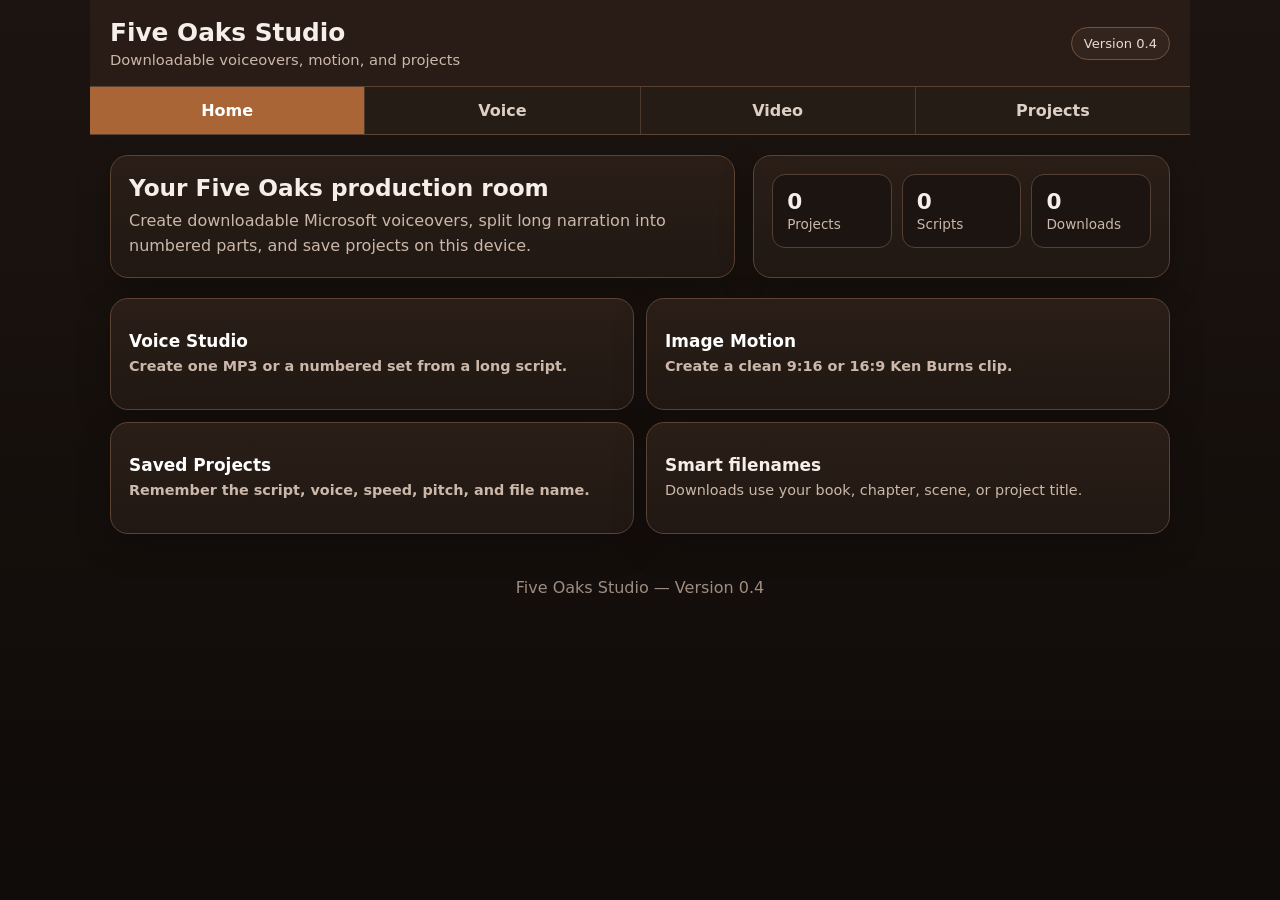
==== index.html @ 58b58d4e "Upgrade Five Oaks Studio voice tools to version 0.4" ====
<!doctype html><html lang="en"><head><meta charset="utf-8"><meta name="viewport" content="width=device-width,initial-scale=1,viewport-fit=cover"><meta name="theme-color" content="#2a1e17"><title>Five Oaks Studio</title><link rel="manifest" href="manifest.json"><link rel="icon" href="icon.svg"><link rel="stylesheet" href="styles.css"></head><body><div class="shell"><header class="topbar"><div class="brand"><h1>Five Oaks Studio</h1><p>Downloadable voiceovers, motion, and projects</p></div><div class="badge">Version 0.4</div></header><nav class="nav"><button class="active" data-view="home">Home</button><button data-view="voice">Voice</button><button data-view="motion">Video</button><button data-view="projects">Projects</button></nav><main class="content"><section id="home" class="view active"><div class="hero"><div class="heroCard"><h2>Your Five Oaks production room</h2><p>Create downloadable Microsoft voiceovers, split long narration into numbered parts, and save projects on this device.</p></div><div class="card"><div class="miniStats"><div class="stat"><strong id="projectCount">0</strong><span>Projects</span></div><div class="stat"><strong id="scriptCount">0</strong><span>Scripts</span></div><div class="stat"><strong id="clipCount">0</strong><span>Downloads</span></div></div></div></div><div class="quickGrid"><button class="card quick" data-jump="voice"><strong>Voice Studio</strong><span>Create one MP3 or a numbered set from a long script.</span></button><button class="card quick" data-jump="motion"><strong>Image Motion</strong><span>Create a clean 9:16 or 16:9 Ken Burns clip.</span></button><button class="card quick" data-jump="projects"><strong>Saved Projects</strong><span>Remember the script, voice, speed, pitch, and file name.</span></button><div class="card quick"><strong>Smart filenames</strong><span>Downloads use your book, chapter, scene, or project title.</span></div></div></section><section id="voice" class="view"><div class="sectionTitle"><div><h2>Voice Studio</h2><p>Create a single MP3 or automatically split a long script into parts.</p></div></div><div class="grid2"><div class="card"><div class="field"><label for="projectName">File or project title</label><input id="projectName" placeholder="Book 20 Chapter 6 Scene 3"></div><div class="field"><label for="scriptText">Narration or dialogue</label><textarea id="scriptText" placeholder="Paste the narration here..."></textarea><small><span id="characterCount">0</span> characters · <span id="partCount">1</span> file(s)</small></div><div class="field"><label for="splitSize">Automatic part size</label><select id="splitSize"><option value="0">Do not split</option><option value="2500">About 2–3 minutes each</option><option value="4000" selected>About 4–5 minutes each</option><option value="7000">About 7–8 minutes each</option></select></div><div class="actions"><button id="generateMp3" class="primary">Create MP3</button><button id="generateParts" class="good">Create All Parts</button><button id="previewVoice">Preview device voice</button><button id="stopVoice">Stop</button><button id="saveScript">Save project</button></div><p id="voiceStatus" class="statusline"></p></div><div class="card"><div class="field"><label for="voicePreset">Quick voice preset</label><select id="voicePreset"><option value="">Choose a preset</option><option value="narrator">Narrator — Andrew</option><option value="older-man">Older man — Brian</option><option value="steady-man">Steady man — Christopher</option><option value="young-man">Younger man — Davis</option><option value="woman">Woman — Emma</option></select></div><div class="field"><label for="azureVoice">Microsoft MP3 voice</label><select id="azureVoice"><option value="en-US-AndrewNeural">Andrew — natural American male</option><option value="en-US-BrianNeural">Brian — mature American male</option><option value="en-US-ChristopherNeural">Christopher — steady American male</option><option value="en-US-DavisNeural">Davis — warm American male</option><option value="en-US-GuyNeural">Guy — clear American male</option><option value="en-US-JennyNeural">Jenny — clear American female</option><option value="en-US-AvaNeural">Ava — natural American female</option><option value="en-US-EmmaNeural">Emma — warm American female</option></select></div><div class="actions"><button id="favoriteVoice">☆ Favorite this voice</button></div><div id="favoriteList" class="downloadList" style="margin-top:12px"></div><details id="azureSetup"><summary><strong>Microsoft setup</strong></summary><div class="field" style="margin-top:14px"><label for="azureRegion">Azure Speech region</label><input id="azureRegion" placeholder="eastus"></div><div class="field"><label for="azureKey">Azure Speech key</label><input id="azureKey" type="password" autocomplete="off" placeholder="Paste Key 1 or Key 2"></div><div class="actions"><button id="saveAzure" class="good">Use this setup</button><button id="forgetAzure">Forget key</button></div></details><div class="field"><label for="voiceSelect">Device preview voice</label><select id="voiceSelect"></select></div><div class="field"><label>Speed</label><div class="rangeRow"><input id="rate" type="range" min="0.6" max="1.35" step="0.05" value="0.95"><span id="rateValue" class="valuePill">0.95</span></div></div><div class="field"><label>Pitch</label><div class="rangeRow"><input id="pitch" type="range" min="0.7" max="1.3" step="0.05" value="1"><span id="pitchValue" class="valuePill">1.00</span></div></div></div></div><div class="card" style="margin-top:16px"><h3>Voiceovers this session</h3><div class="actions"><button id="downloadAllAudio">Save all again</button></div><div id="audioDownloadList" class="downloadList" style="margin-top:12px"></div></div></section><section id="motion" class="view"><div class="sectionTitle"><div><h2>Image Motion Studio</h2><p>Make a clean Ken Burns moving-image clip.</p></div></div><div class="grid2"><div class="card"><div class="field"><label for="imageUpload">Choose one image</label><input id="imageUpload" type="file" accept="image/*"></div><div class="field"><label>Format</label><div class="formatToggle"><button class="active" data-format="vertical">9:16</button><button data-format="wide">16:9</button></div></div><div class="field"><label for="motionStyle">Camera movement</label><select id="motionStyle"><option value="zoom-in">Slow zoom in</option><option value="zoom-out">Slow zoom out</option><option value="pan-left">Pan left</option><option value="pan-right">Pan right</option><option value="rise">Rise upward</option><option value="fall">Move downward</option></select></div><div class="field"><label>Length</label><div class="rangeRow"><input id="duration" type="range" min="3" max="15" step="1" value="6"><span id="durationValue" class="valuePill">6</span></div></div><div class="field"><label><input id="fadeToggle" type="checkbox" checked style="width:auto"> Fade in and out</label></div><div class="actions"><button id="playMotion" class="primary">Preview movement</button><button id="exportVideo" class="good">Create video</button></div><p id="exportMessage" class="statusline"></p></div><div class="card"><div class="previewWrap"><canvas id="previewCanvas" width="720" height="1280"></canvas></div><div class="notice" style="margin-top:14px">This moves the camera across a still image. It is not AI acting.</div></div></div><div class="card" style="margin-top:16px"><h3>Videos this session</h3><div id="downloadList" class="downloadList"></div></div></section><section id="projects" class="view"><div class="sectionTitle"><div><h2>Saved Projects</h2><p>Stored only in this browser on this device.</p></div></div><div class="card"><div class="actions"><button id="saveProject" class="primary">Save current project</button><button id="clearProject">Clear current work</button><button id="exportProjects">Back up projects</button><label class="buttonLike"><input id="importProjects" type="file" accept="application/json" class="hidden">Import backup</label></div><div id="projectList" class="projectList" style="margin-top:16px"></div></div></section><div id="toast" class="badge hidden" style="position:fixed;right:18px;bottom:18px;z-index:50"></div></main><footer class="footer">Five Oaks Studio — Version 0.4</footer></div><script src="app.js"></script></body></html>
---- styles.css ----
:root{--bg:#140f0c;--panel:#211813;--panel2:#2a1e17;--text:#f6eee8;--muted:#cbb8aa;--line:#5b4334;--accent:#a96536;--accent2:#d18a52;--good:#6ea66a;--danger:#b85a55;font-family:system-ui,-apple-system,BlinkMacSystemFont,"Segoe UI",sans-serif}*{box-sizing:border-box}html,body{margin:0;min-height:100%;background:linear-gradient(180deg,#1c1410,#0f0b09);color:var(--text)}body{padding-bottom:env(safe-area-inset-bottom)}button,input,textarea,select{font:inherit}.shell{max-width:1100px;margin:0 auto;min-height:100vh}.topbar{display:flex;justify-content:space-between;gap:18px;align-items:center;padding:calc(18px + env(safe-area-inset-top)) 20px 18px;background:rgba(42,30,23,.96);border-bottom:1px solid var(--line);position:sticky;top:0;z-index:20;backdrop-filter:blur(12px)}.brand h1{margin:0;font-size:1.55rem}.brand p{margin:4px 0 0;color:var(--muted);font-size:.92rem}.badge{padding:8px 12px;border:1px solid #705340;border-radius:999px;color:#eadbd0;background:#33251d;font-size:.82rem;white-space:nowrap}.nav{display:grid;grid-template-columns:repeat(4,1fr);gap:1px;background:#4e392c;border-bottom:1px solid var(--line);position:sticky;top:82px;z-index:15}.nav button{border:0;border-radius:0;padding:14px 8px;background:#261c16;color:#ddcfc4;font-weight:800}.nav button.active{background:var(--accent);color:white}.content{padding:20px}.view{display:none}.view.active{display:block}.hero{display:grid;grid-template-columns:1.2fr .8fr;gap:18px;align-items:stretch;margin-bottom:20px}.heroCard,.card{background:linear-gradient(180deg,var(--panel2),var(--panel));border:1px solid var(--line);border-radius:18px;padding:18px;box-shadow:0 12px 35px rgba(0,0,0,.22)}.heroCard h2{margin:0 0 8px;font-size:1.45rem}.heroCard p{margin:0;color:var(--muted);line-height:1.55}.quickGrid{display:grid;grid-template-columns:repeat(2,1fr);gap:12px}.quick{display:flex;flex-direction:column;gap:6px;justify-content:center;align-items:flex-start;min-height:112px}.quick strong{font-size:1.06rem}.quick span{color:var(--muted);font-size:.9rem;line-height:1.35}.sectionTitle{display:flex;align-items:flex-end;justify-content:space-between;gap:12px;margin-bottom:14px}.sectionTitle h2{margin:0}.sectionTitle p{margin:0;color:var(--muted)}.grid2{display:grid;grid-template-columns:1fr 1fr;gap:16px}.grid3{display:grid;grid-template-columns:repeat(3,1fr);gap:14px}.field{margin-bottom:14px}.field label{display:block;font-weight:800;margin-bottom:7px}.field small{display:block;color:var(--muted);margin-top:6px;line-height:1.35}input,textarea,select{width:100%;border:1px solid #6d513e;border-radius:12px;background:#17110e;color:white;padding:12px;font-size:16px}textarea{resize:vertical;min-height:180px}.rangeRow{display:flex;align-items:center;gap:12px}.rangeRow input{padding:0}.valuePill{min-width:60px;text-align:center;padding:7px 9px;border-radius:999px;background:#38291f;border:1px solid #6d513e}.actions{display:flex;flex-wrap:wrap;gap:10px;margin-top:12px}button{border:1px solid #775843;border-radius:12px;background:#392a21;color:white;padding:11px 15px;font-weight:800;cursor:pointer}button.primary{background:var(--accent);border-color:var(--accent2)}button.good{background:#426a40;border-color:#679b64}button.danger{background:#6b332f;border-color:#9c4c47}button.ghost{background:transparent}button:disabled{opacity:.5;cursor:not-allowed}.notice{padding:14px;border-left:4px solid var(--accent2);background:#2a1f18;border-radius:12px;color:#eaded5;line-height:1.5}.notice.good{border-left-color:var(--good)}.notice.warn{border-left-color:#d1a04f}.previewWrap{display:flex;justify-content:center;align-items:center;min-height:320px;background:#0d0907;border:1px solid #4d392d;border-radius:16px;padding:12px}.previewWrap canvas{display:block;max-width:100%;max-height:62vh;border-radius:12px;background:#080605}.formatToggle{display:flex;gap:10px}.formatToggle button.active{background:var(--accent)}.projectList,.downloadList{display:grid;gap:10px}.projectItem,.downloadItem{display:flex;justify-content:space-between;gap:12px;align-items:center;padding:14px;background:#1b1410;border:1px solid #564034;border-radius:13px}.projectItem h3,.downloadItem h3{margin:0 0 4px;font-size:1rem}.projectItem small,.downloadItem small{color:var(--muted)}.empty{padding:22px;text-align:center;color:var(--muted);border:1px dashed #644a39;border-radius:14px}.statusline{min-height:1.4em;color:#efc394;font-weight:800}.footer{text-align:center;color:#9f8d80;padding:24px 18px}.miniStats{display:grid;grid-template-columns:repeat(3,1fr);gap:10px}.stat{background:#1b1410;border:1px solid #564034;border-radius:13px;padding:14px}.stat strong{display:block;font-size:1.35rem}.stat span{color:var(--muted);font-size:.85rem}.hidden{display:none!important}@media(max-width:760px){.topbar{position:static}.nav{top:0}.hero,.grid2,.grid3{grid-template-columns:1fr}.quickGrid{grid-template-columns:1fr 1fr}.content{padding:14px}.badge{display:none}.nav button{font-size:.86rem;padding:12px 6px}.heroCard,.card{border-radius:15px}.miniStats{grid-template-columns:1fr 1fr 1fr}}@media(max-width:430px){.quickGrid{grid-template-columns:1fr}.nav{grid-template-columns:repeat(4,1fr)}.nav button{font-size:.78rem}.projectItem,.downloadItem{align-items:flex-start;flex-direction:column}.projectItem .actions,.downloadItem .actions{width:100%}}
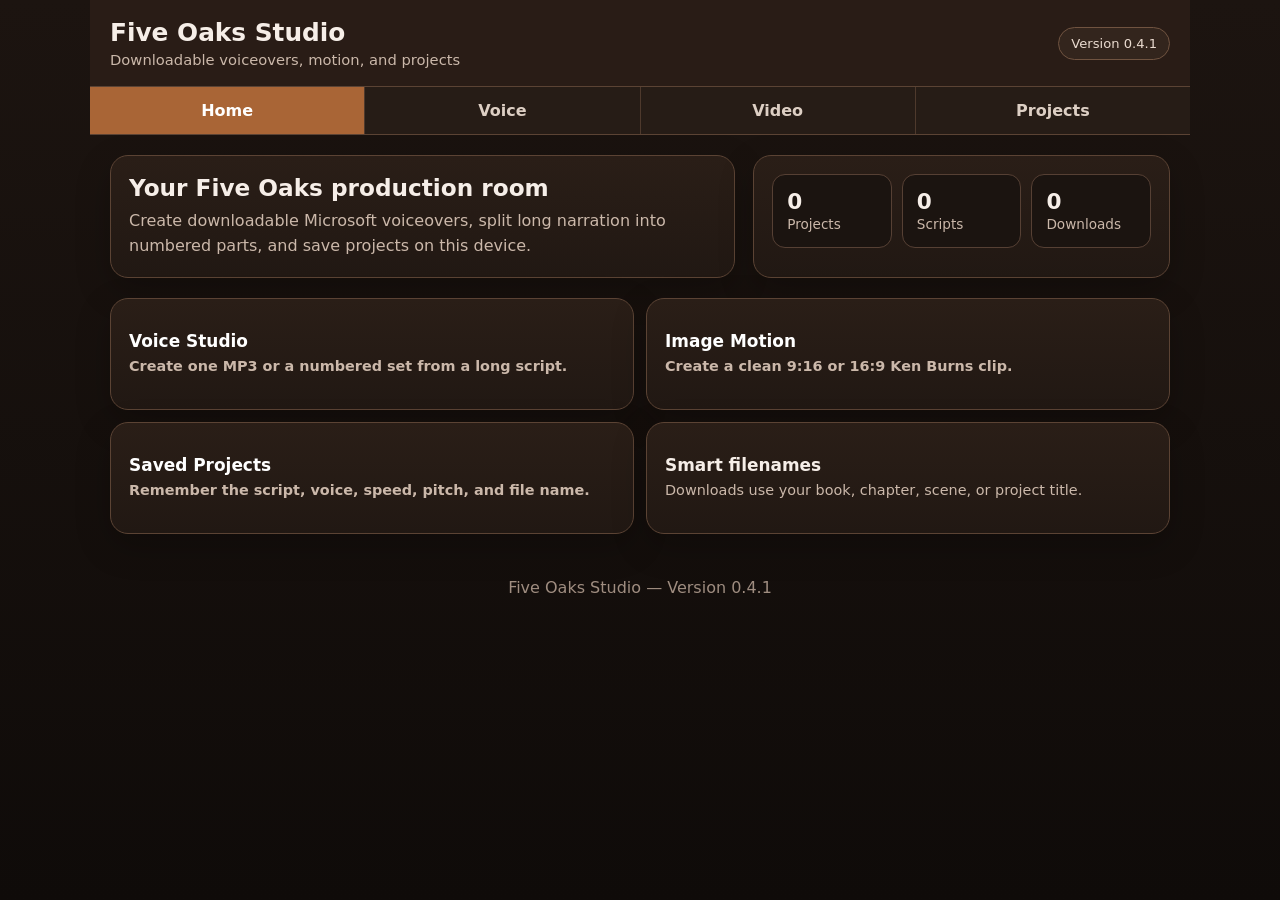
==== commit 56b0be68: "Load automatic device voice synchronization" ====
--- a/index.html
+++ b/index.html
@@ -1 +1 @@
-<!doctype html><html lang="en"><head><meta charset="utf-8"><meta name="viewport" content="width=device-width,initial-scale=1,viewport-fit=cover"><meta name="theme-color" content="#2a1e17"><title>Five Oaks Studio</title><link rel="manifest" href="manifest.json"><link rel="icon" href="icon.svg"><link rel="stylesheet" href="styles.css"></head><body><div class="shell"><header class="topbar"><div class="brand"><h1>Five Oaks Studio</h1><p>Downloadable voiceovers, motion, and projects</p></div><div class="badge">Version 0.4</div></header><nav class="nav"><button class="active" data-view="home">Home</button><button data-view="voice">Voice</button><button data-view="motion">Video</button><button data-view="projects">Projects</button></nav><main class="content"><section id="home" class="view active"><div class="hero"><div class="heroCard"><h2>Your Five Oaks production room</h2><p>Create downloadable Microsoft voiceovers, split long narration into numbered parts, and save projects on this device.</p></div><div class="card"><div class="miniStats"><div class="stat"><strong id="projectCount">0</strong><span>Projects</span></div><div class="stat"><strong id="scriptCount">0</strong><span>Scripts</span></div><div class="stat"><strong id="clipCount">0</strong><span>Downloads</span></div></div></div></div><div class="quickGrid"><button class="card quick" data-jump="voice"><strong>Voice Studio</strong><span>Create one MP3 or a numbered set from a long script.</span></button><button class="card quick" data-jump="motion"><strong>Image Motion</strong><span>Create a clean 9:16 or 16:9 Ken Burns clip.</span></button><button class="card quick" data-jump="projects"><strong>Saved Projects</strong><span>Remember the script, voice, speed, pitch, and file name.</span></button><div class="card quick"><strong>Smart filenames</strong><span>Downloads use your book, chapter, scene, or project title.</span></div></div></section><section id="voice" class="view"><div class="sectionTitle"><div><h2>Voice Studio</h2><p>Create a single MP3 or automatically split a long script into parts.</p></div></div><div class="grid2"><div class="card"><div class="field"><label for="projectName">File or project title</label><input id="projectName" placeholder="Book 20 Chapter 6 Scene 3"></div><div class="field"><label for="scriptText">Narration or dialogue</label><textarea id="scriptText" placeholder="Paste the narration here..."></textarea><small><span id="characterCount">0</span> characters · <span id="partCount">1</span> file(s)</small></div><div class="field"><label for="splitSize">Automatic part size</label><select id="splitSize"><option value="0">Do not split</option><option value="2500">About 2–3 minutes each</option><option value="4000" selected>About 4–5 minutes each</option><option value="7000">About 7–8 minutes each</option></select></div><div class="actions"><button id="generateMp3" class="primary">Create MP3</button><button id="generateParts" class="good">Create All Parts</button><button id="previewVoice">Preview device voice</button><button id="stopVoice">Stop</button><button id="saveScript">Save project</button></div><p id="voiceStatus" class="statusline"></p></div><div class="card"><div class="field"><label for="voicePreset">Quick voice preset</label><select id="voicePreset"><option value="">Choose a preset</option><option value="narrator">Narrator — Andrew</option><option value="older-man">Older man — Brian</option><option value="steady-man">Steady man — Christopher</option><option value="young-man">Younger man — Davis</option><option value="woman">Woman — Emma</option></select></div><div class="field"><label for="azureVoice">Microsoft MP3 voice</label><select id="azureVoice"><option value="en-US-AndrewNeural">Andrew — natural American male</option><option value="en-US-BrianNeural">Brian — mature American male</option><option value="en-US-ChristopherNeural">Christopher — steady American male</option><option value="en-US-DavisNeural">Davis — warm American male</option><option value="en-US-GuyNeural">Guy — clear American male</option><option value="en-US-JennyNeural">Jenny — clear American female</option><option value="en-US-AvaNeural">Ava — natural American female</option><option value="en-US-EmmaNeural">Emma — warm American female</option></select></div><div class="actions"><button id="favoriteVoice">☆ Favorite this voice</button></div><div id="favoriteList" class="downloadList" style="margin-top:12px"></div><details id="azureSetup"><summary><strong>Microsoft setup</strong></summary><div class="field" style="margin-top:14px"><label for="azureRegion">Azure Speech region</label><input id="azureRegion" placeholder="eastus"></div><div class="field"><label for="azureKey">Azure Speech key</label><input id="azureKey" type="password" autocomplete="off" placeholder="Paste Key 1 or Key 2"></div><div class="actions"><button id="saveAzure" class="good">Use this setup</button><button id="forgetAzure">Forget key</button></div></details><div class="field"><label for="voiceSelect">Device preview voice</label><select id="voiceSelect"></select></div><div class="field"><label>Speed</label><div class="rangeRow"><input id="rate" type="range" min="0.6" max="1.35" step="0.05" value="0.95"><span id="rateValue" class="valuePill">0.95</span></div></div><div class="field"><label>Pitch</label><div class="rangeRow"><input id="pitch" type="range" min="0.7" max="1.3" step="0.05" value="1"><span id="pitchValue" class="valuePill">1.00</span></div></div></div></div><div class="card" style="margin-top:16px"><h3>Voiceovers this session</h3><div class="actions"><button id="downloadAllAudio">Save all again</button></div><div id="audioDownloadList" class="downloadList" style="margin-top:12px"></div></div></section><section id="motion" class="view"><div class="sectionTitle"><div><h2>Image Motion Studio</h2><p>Make a clean Ken Burns moving-image clip.</p></div></div><div class="grid2"><div class="card"><div class="field"><label for="imageUpload">Choose one image</label><input id="imageUpload" type="file" accept="image/*"></div><div class="field"><label>Format</label><div class="formatToggle"><button class="active" data-format="vertical">9:16</button><button data-format="wide">16:9</button></div></div><div class="field"><label for="motionStyle">Camera movement</label><select id="motionStyle"><option value="zoom-in">Slow zoom in</option><option value="zoom-out">Slow zoom out</option><option value="pan-left">Pan left</option><option value="pan-right">Pan right</option><option value="rise">Rise upward</option><option value="fall">Move downward</option></select></div><div class="field"><label>Length</label><div class="rangeRow"><input id="duration" type="range" min="3" max="15" step="1" value="6"><span id="durationValue" class="valuePill">6</span></div></div><div class="field"><label><input id="fadeToggle" type="checkbox" checked style="width:auto"> Fade in and out</label></div><div class="actions"><button id="playMotion" class="primary">Preview movement</button><button id="exportVideo" class="good">Create video</button></div><p id="exportMessage" class="statusline"></p></div><div class="card"><div class="previewWrap"><canvas id="previewCanvas" width="720" height="1280"></canvas></div><div class="notice" style="margin-top:14px">This moves the camera across a still image. It is not AI acting.</div></div></div><div class="card" style="margin-top:16px"><h3>Videos this session</h3><div id="downloadList" class="downloadList"></div></div></section><section id="projects" class="view"><div class="sectionTitle"><div><h2>Saved Projects</h2><p>Stored only in this browser on this device.</p></div></div><div class="card"><div class="actions"><button id="saveProject" class="primary">Save current project</button><button id="clearProject">Clear current work</button><button id="exportProjects">Back up projects</button><label class="buttonLike"><input id="importProjects" type="file" accept="application/json" class="hidden">Import backup</label></div><div id="projectList" class="projectList" style="margin-top:16px"></div></div></section><div id="toast" class="badge hidden" style="position:fixed;right:18px;bottom:18px;z-index:50"></div></main><footer class="footer">Five Oaks Studio — Version 0.4</footer></div><script src="app.js"></script></body></html>+<!doctype html><html lang="en"><head><meta charset="utf-8"><meta name="viewport" content="width=device-width,initial-scale=1,viewport-fit=cover"><meta name="theme-color" content="#2a1e17"><title>Five Oaks Studio</title><link rel="manifest" href="manifest.json"><link rel="icon" href="icon.svg"><link rel="stylesheet" href="styles.css"></head><body><div class="shell"><header class="topbar"><div class="brand"><h1>Five Oaks Studio</h1><p>Downloadable voiceovers, motion, and projects</p></div><div class="badge">Version 0.4.1</div></header><nav class="nav"><button class="active" data-view="home">Home</button><button data-view="voice">Voice</button><button data-view="motion">Video</button><button data-view="projects">Projects</button></nav><main class="content"><section id="home" class="view active"><div class="hero"><div class="heroCard"><h2>Your Five Oaks production room</h2><p>Create downloadable Microsoft voiceovers, split long narration into numbered parts, and save projects on this device.</p></div><div class="card"><div class="miniStats"><div class="stat"><strong id="projectCount">0</strong><span>Projects</span></div><div class="stat"><strong id="scriptCount">0</strong><span>Scripts</span></div><div class="stat"><strong id="clipCount">0</strong><span>Downloads</span></div></div></div></div><div class="quickGrid"><button class="card quick" data-jump="voice"><strong>Voice Studio</strong><span>Create one MP3 or a numbered set from a long script.</span></button><button class="card quick" data-jump="motion"><strong>Image Motion</strong><span>Create a clean 9:16 or 16:9 Ken Burns clip.</span></button><button class="card quick" data-jump="projects"><strong>Saved Projects</strong><span>Remember the script, voice, speed, pitch, and file name.</span></button><div class="card quick"><strong>Smart filenames</strong><span>Downloads use your book, chapter, scene, or project title.</span></div></div></section><section id="voice" class="view"><div class="sectionTitle"><div><h2>Voice Studio</h2><p>Create a single MP3 or automatically split a long script into parts.</p></div></div><div class="grid2"><div class="card"><div class="field"><label for="projectName">File or project title</label><input id="projectName" placeholder="Book 20 Chapter 6 Scene 3"></div><div class="field"><label for="scriptText">Narration or dialogue</label><textarea id="scriptText" placeholder="Paste the narration here..."></textarea><small><span id="characterCount">0</span> characters · <span id="partCount">1</span> file(s)</small></div><div class="field"><label for="splitSize">Automatic part size</label><select id="splitSize"><option value="0">Do not split</option><option value="2500">About 2–3 minutes each</option><option value="4000" selected>About 4–5 minutes each</option><option value="7000">About 7–8 minutes each</option></select></div><div class="actions"><button id="generateMp3" class="primary">Create MP3</button><button id="generateParts" class="good">Create All Parts</button><button id="previewVoice">Preview device voice</button><button id="stopVoice">Stop</button><button id="saveScript">Save project</button></div><p id="voiceStatus" class="statusline"></p></div><div class="card"><div class="field"><label for="voicePreset">Quick voice preset</label><select id="voicePreset"><option value="">Choose a preset</option><option value="narrator">Narrator — Andrew</option><option value="older-man">Older man — Brian</option><option value="steady-man">Steady man — Christopher</option><option value="young-man">Younger man — Davis</option><option value="woman">Woman — Emma</option></select></div><div class="field"><label for="azureVoice">Microsoft MP3 voice</label><select id="azureVoice"><option value="en-US-AndrewNeural">Andrew — natural American male</option><option value="en-US-BrianNeural">Brian — mature American male</option><option value="en-US-ChristopherNeural">Christopher — steady American male</option><option value="en-US-DavisNeural">Davis — warm American male</option><option value="en-US-GuyNeural">Guy — clear American male</option><option value="en-US-JennyNeural">Jenny — clear American female</option><option value="en-US-AvaNeural">Ava — natural American female</option><option value="en-US-EmmaNeural">Emma — warm American female</option></select></div><div class="actions"><button id="favoriteVoice">☆ Favorite this voice</button></div><div id="favoriteList" class="downloadList" style="margin-top:12px"></div><details id="azureSetup"><summary><strong>Microsoft setup</strong></summary><div class="field" style="margin-top:14px"><label for="azureRegion">Azure Speech region</label><input id="azureRegion" placeholder="eastus"></div><div class="field"><label for="azureKey">Azure Speech key</label><input id="azureKey" type="password" autocomplete="off" placeholder="Paste Key 1 or Key 2"></div><div class="actions"><button id="saveAzure" class="good">Use this setup</button><button id="forgetAzure">Forget key</button></div></details><div class="field"><label for="voiceSelect">Device preview voice</label><select id="voiceSelect"></select></div><div class="field"><label>Speed</label><div class="rangeRow"><input id="rate" type="range" min="0.6" max="1.35" step="0.05" value="0.95"><span id="rateValue" class="valuePill">0.95</span></div></div><div class="field"><label>Pitch</label><div class="rangeRow"><input id="pitch" type="range" min="0.7" max="1.3" step="0.05" value="1"><span id="pitchValue" class="valuePill">1.00</span></div></div></div></div><div class="card" style="margin-top:16px"><h3>Voiceovers this session</h3><div class="actions"><button id="downloadAllAudio">Save all again</button></div><div id="audioDownloadList" class="downloadList" style="margin-top:12px"></div></div></section><section id="motion" class="view"><div class="sectionTitle"><div><h2>Image Motion Studio</h2><p>Make a clean Ken Burns moving-image clip.</p></div></div><div class="grid2"><div class="card"><div class="field"><label for="imageUpload">Choose one image</label><input id="imageUpload" type="file" accept="image/*"></div><div class="field"><label>Format</label><div class="formatToggle"><button class="active" data-format="vertical">9:16</button><button data-format="wide">16:9</button></div></div><div class="field"><label for="motionStyle">Camera movement</label><select id="motionStyle"><option value="zoom-in">Slow zoom in</option><option value="zoom-out">Slow zoom out</option><option value="pan-left">Pan left</option><option value="pan-right">Pan right</option><option value="rise">Rise upward</option><option value="fall">Move downward</option></select></div><div class="field"><label>Length</label><div class="rangeRow"><input id="duration" type="range" min="3" max="15" step="1" value="6"><span id="durationValue" class="valuePill">6</span></div></div><div class="field"><label><input id="fadeToggle" type="checkbox" checked style="width:auto"> Fade in and out</label></div><div class="actions"><button id="playMotion" class="primary">Preview movement</button><button id="exportVideo" class="good">Create video</button></div><p id="exportMessage" class="statusline"></p></div><div class="card"><div class="previewWrap"><canvas id="previewCanvas" width="720" height="1280"></canvas></div><div class="notice" style="margin-top:14px">This moves the camera across a still image. It is not AI acting.</div></div></div><div class="card" style="margin-top:16px"><h3>Videos this session</h3><div id="downloadList" class="downloadList"></div></div></section><section id="projects" class="view"><div class="sectionTitle"><div><h2>Saved Projects</h2><p>Stored only in this browser on this device.</p></div></div><div class="card"><div class="actions"><button id="saveProject" class="primary">Save current project</button><button id="clearProject">Clear current work</button><button id="exportProjects">Back up projects</button><label class="buttonLike"><input id="importProjects" type="file" accept="application/json" class="hidden">Import backup</label></div><div id="projectList" class="projectList" style="margin-top:16px"></div></div></section><div id="toast" class="badge hidden" style="position:fixed;right:18px;bottom:18px;z-index:50"></div></main><footer class="footer">Five Oaks Studio — Version 0.4.1</footer></div><script src="app.js"></script><script src="voice-sync.js"></script></body></html>
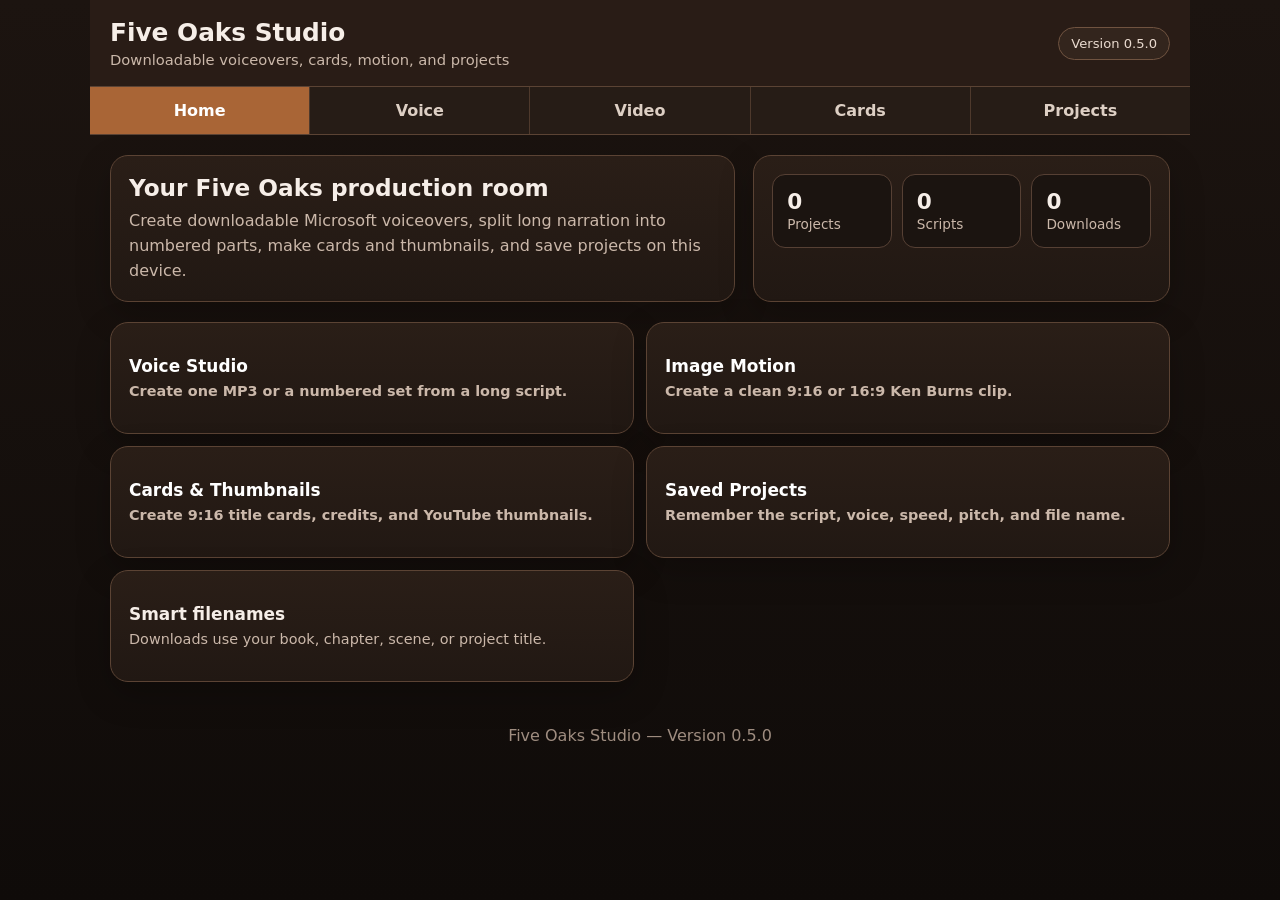
==== commit 10d40f37: "Load cards and thumbnail studio" ====
--- a/index.html
+++ b/index.html
@@ -1 +1 @@
-<!doctype html><html lang="en"><head><meta charset="utf-8"><meta name="viewport" content="width=device-width,initial-scale=1,viewport-fit=cover"><meta name="theme-color" content="#2a1e17"><title>Five Oaks Studio</title><link rel="manifest" href="manifest.json"><link rel="icon" href="icon.svg"><link rel="stylesheet" href="styles.css"></head><body><div class="shell"><header class="topbar"><div class="brand"><h1>Five Oaks Studio</h1><p>Downloadable voiceovers, motion, and projects</p></div><div class="badge">Version 0.4.1</div></header><nav class="nav"><button class="active" data-view="home">Home</button><button data-view="voice">Voice</button><button data-view="motion">Video</button><button data-view="projects">Projects</button></nav><main class="content"><section id="home" class="view active"><div class="hero"><div class="heroCard"><h2>Your Five Oaks production room</h2><p>Create downloadable Microsoft voiceovers, split long narration into numbered parts, and save projects on this device.</p></div><div class="card"><div class="miniStats"><div class="stat"><strong id="projectCount">0</strong><span>Projects</span></div><div class="stat"><strong id="scriptCount">0</strong><span>Scripts</span></div><div class="stat"><strong id="clipCount">0</strong><span>Downloads</span></div></div></div></div><div class="quickGrid"><button class="card quick" data-jump="voice"><strong>Voice Studio</strong><span>Create one MP3 or a numbered set from a long script.</span></button><button class="card quick" data-jump="motion"><strong>Image Motion</strong><span>Create a clean 9:16 or 16:9 Ken Burns clip.</span></button><button class="card quick" data-jump="projects"><strong>Saved Projects</strong><span>Remember the script, voice, speed, pitch, and file name.</span></button><div class="card quick"><strong>Smart filenames</strong><span>Downloads use your book, chapter, scene, or project title.</span></div></div></section><section id="voice" class="view"><div class="sectionTitle"><div><h2>Voice Studio</h2><p>Create a single MP3 or automatically split a long script into parts.</p></div></div><div class="grid2"><div class="card"><div class="field"><label for="projectName">File or project title</label><input id="projectName" placeholder="Book 20 Chapter 6 Scene 3"></div><div class="field"><label for="scriptText">Narration or dialogue</label><textarea id="scriptText" placeholder="Paste the narration here..."></textarea><small><span id="characterCount">0</span> characters · <span id="partCount">1</span> file(s)</small></div><div class="field"><label for="splitSize">Automatic part size</label><select id="splitSize"><option value="0">Do not split</option><option value="2500">About 2–3 minutes each</option><option value="4000" selected>About 4–5 minutes each</option><option value="7000">About 7–8 minutes each</option></select></div><div class="actions"><button id="generateMp3" class="primary">Create MP3</button><button id="generateParts" class="good">Create All Parts</button><button id="previewVoice">Preview device voice</button><button id="stopVoice">Stop</button><button id="saveScript">Save project</button></div><p id="voiceStatus" class="statusline"></p></div><div class="card"><div class="field"><label for="voicePreset">Quick voice preset</label><select id="voicePreset"><option value="">Choose a preset</option><option value="narrator">Narrator — Andrew</option><option value="older-man">Older man — Brian</option><option value="steady-man">Steady man — Christopher</option><option value="young-man">Younger man — Davis</option><option value="woman">Woman — Emma</option></select></div><div class="field"><label for="azureVoice">Microsoft MP3 voice</label><select id="azureVoice"><option value="en-US-AndrewNeural">Andrew — natural American male</option><option value="en-US-BrianNeural">Brian — mature American male</option><option value="en-US-ChristopherNeural">Christopher — steady American male</option><option value="en-US-DavisNeural">Davis — warm American male</option><option value="en-US-GuyNeural">Guy — clear American male</option><option value="en-US-JennyNeural">Jenny — clear American female</option><option value="en-US-AvaNeural">Ava — natural American female</option><option value="en-US-EmmaNeural">Emma — warm American female</option></select></div><div class="actions"><button id="favoriteVoice">☆ Favorite this voice</button></div><div id="favoriteList" class="downloadList" style="margin-top:12px"></div><details id="azureSetup"><summary><strong>Microsoft setup</strong></summary><div class="field" style="margin-top:14px"><label for="azureRegion">Azure Speech region</label><input id="azureRegion" placeholder="eastus"></div><div class="field"><label for="azureKey">Azure Speech key</label><input id="azureKey" type="password" autocomplete="off" placeholder="Paste Key 1 or Key 2"></div><div class="actions"><button id="saveAzure" class="good">Use this setup</button><button id="forgetAzure">Forget key</button></div></details><div class="field"><label for="voiceSelect">Device preview voice</label><select id="voiceSelect"></select></div><div class="field"><label>Speed</label><div class="rangeRow"><input id="rate" type="range" min="0.6" max="1.35" step="0.05" value="0.95"><span id="rateValue" class="valuePill">0.95</span></div></div><div class="field"><label>Pitch</label><div class="rangeRow"><input id="pitch" type="range" min="0.7" max="1.3" step="0.05" value="1"><span id="pitchValue" class="valuePill">1.00</span></div></div></div></div><div class="card" style="margin-top:16px"><h3>Voiceovers this session</h3><div class="actions"><button id="downloadAllAudio">Save all again</button></div><div id="audioDownloadList" class="downloadList" style="margin-top:12px"></div></div></section><section id="motion" class="view"><div class="sectionTitle"><div><h2>Image Motion Studio</h2><p>Make a clean Ken Burns moving-image clip.</p></div></div><div class="grid2"><div class="card"><div class="field"><label for="imageUpload">Choose one image</label><input id="imageUpload" type="file" accept="image/*"></div><div class="field"><label>Format</label><div class="formatToggle"><button class="active" data-format="vertical">9:16</button><button data-format="wide">16:9</button></div></div><div class="field"><label for="motionStyle">Camera movement</label><select id="motionStyle"><option value="zoom-in">Slow zoom in</option><option value="zoom-out">Slow zoom out</option><option value="pan-left">Pan left</option><option value="pan-right">Pan right</option><option value="rise">Rise upward</option><option value="fall">Move downward</option></select></div><div class="field"><label>Length</label><div class="rangeRow"><input id="duration" type="range" min="3" max="15" step="1" value="6"><span id="durationValue" class="valuePill">6</span></div></div><div class="field"><label><input id="fadeToggle" type="checkbox" checked style="width:auto"> Fade in and out</label></div><div class="actions"><button id="playMotion" class="primary">Preview movement</button><button id="exportVideo" class="good">Create video</button></div><p id="exportMessage" class="statusline"></p></div><div class="card"><div class="previewWrap"><canvas id="previewCanvas" width="720" height="1280"></canvas></div><div class="notice" style="margin-top:14px">This moves the camera across a still image. It is not AI acting.</div></div></div><div class="card" style="margin-top:16px"><h3>Videos this session</h3><div id="downloadList" class="downloadList"></div></div></section><section id="projects" class="view"><div class="sectionTitle"><div><h2>Saved Projects</h2><p>Stored only in this browser on this device.</p></div></div><div class="card"><div class="actions"><button id="saveProject" class="primary">Save current project</button><button id="clearProject">Clear current work</button><button id="exportProjects">Back up projects</button><label class="buttonLike"><input id="importProjects" type="file" accept="application/json" class="hidden">Import backup</label></div><div id="projectList" class="projectList" style="margin-top:16px"></div></div></section><div id="toast" class="badge hidden" style="position:fixed;right:18px;bottom:18px;z-index:50"></div></main><footer class="footer">Five Oaks Studio — Version 0.4.1</footer></div><script src="app.js"></script><script src="voice-sync.js"></script></body></html>+<!doctype html><html lang="en"><head><meta charset="utf-8"><meta name="viewport" content="width=device-width,initial-scale=1,viewport-fit=cover"><meta name="theme-color" content="#2a1e17"><title>Five Oaks Studio</title><link rel="manifest" href="manifest.json"><link rel="icon" href="icon.svg"><link rel="stylesheet" href="styles.css"></head><body><div class="shell"><header class="topbar"><div class="brand"><h1>Five Oaks Studio</h1><p>Downloadable voiceovers, cards, motion, and projects</p></div><div class="badge">Version 0.5.0</div></header><nav class="nav"><button class="active" data-view="home">Home</button><button data-view="voice">Voice</button><button data-view="motion">Video</button><button data-view="projects">Projects</button></nav><main class="content"><section id="home" class="view active"><div class="hero"><div class="heroCard"><h2>Your Five Oaks production room</h2><p>Create downloadable Microsoft voiceovers, split long narration into numbered parts, make cards and thumbnails, and save projects on this device.</p></div><div class="card"><div class="miniStats"><div class="stat"><strong id="projectCount">0</strong><span>Projects</span></div><div class="stat"><strong id="scriptCount">0</strong><span>Scripts</span></div><div class="stat"><strong id="clipCount">0</strong><span>Downloads</span></div></div></div></div><div class="quickGrid"><button class="card quick" data-jump="voice"><strong>Voice Studio</strong><span>Create one MP3 or a numbered set from a long script.</span></button><button class="card quick" data-jump="motion"><strong>Image Motion</strong><span>Create a clean 9:16 or 16:9 Ken Burns clip.</span></button><button class="card quick" data-jump="projects"><strong>Saved Projects</strong><span>Remember the script, voice, speed, pitch, and file name.</span></button><div class="card quick"><strong>Smart filenames</strong><span>Downloads use your book, chapter, scene, or project title.</span></div></div></section><section id="voice" class="view"><div class="sectionTitle"><div><h2>Voice Studio</h2><p>Create a single MP3 or automatically split a long script into parts.</p></div></div><div class="grid2"><div class="card"><div class="field"><label for="projectName">File or project title</label><input id="projectName" placeholder="Book 20 Chapter 6 Scene 3"></div><div class="field"><label for="scriptText">Narration or dialogue</label><textarea id="scriptText" placeholder="Paste the narration here..."></textarea><small><span id="characterCount">0</span> characters · <span id="partCount">1</span> file(s)</small></div><div class="field"><label for="splitSize">Automatic part size</label><select id="splitSize"><option value="0">Do not split</option><option value="2500">About 2–3 minutes each</option><option value="4000" selected>About 4–5 minutes each</option><option value="7000">About 7–8 minutes each</option></select></div><div class="actions"><button id="generateMp3" class="primary">Create MP3</button><button id="generateParts" class="good">Create All Parts</button><button id="previewVoice">Preview device voice</button><button id="stopVoice">Stop</button><button id="saveScript">Save project</button></div><p id="voiceStatus" class="statusline"></p></div><div class="card"><div class="field"><label for="voicePreset">Quick voice preset</label><select id="voicePreset"><option value="">Choose a preset</option><option value="narrator">Narrator — Andrew</option><option value="older-man">Older man — Brian</option><option value="steady-man">Steady man — Christopher</option><option value="young-man">Younger man — Davis</option><option value="woman">Woman — Emma</option></select></div><div class="field"><label for="azureVoice">Microsoft MP3 voice</label><select id="azureVoice"><option value="en-US-AndrewNeural">Andrew — natural American male</option><option value="en-US-BrianNeural">Brian — mature American male</option><option value="en-US-ChristopherNeural">Christopher — steady American male</option><option value="en-US-DavisNeural">Davis — warm American male</option><option value="en-US-GuyNeural">Guy — clear American male</option><option value="en-US-JennyNeural">Jenny — clear American female</option><option value="en-US-AvaNeural">Ava — natural American female</option><option value="en-US-EmmaNeural">Emma — warm American female</option></select></div><div class="actions"><button id="favoriteVoice">☆ Favorite this voice</button></div><div id="favoriteList" class="downloadList" style="margin-top:12px"></div><details id="azureSetup"><summary><strong>Microsoft setup</strong></summary><div class="field" style="margin-top:14px"><label for="azureRegion">Azure Speech region</label><input id="azureRegion" placeholder="eastus"></div><div class="field"><label for="azureKey">Azure Speech key</label><input id="azureKey" type="password" autocomplete="off" placeholder="Paste Key 1 or Key 2"></div><div class="actions"><button id="saveAzure" class="good">Use this setup</button><button id="forgetAzure">Forget key</button></div></details><div class="field"><label for="voiceSelect">Device preview voice</label><select id="voiceSelect"></select></div><div class="field"><label>Speed</label><div class="rangeRow"><input id="rate" type="range" min="0.6" max="1.35" step="0.05" value="0.95"><span id="rateValue" class="valuePill">0.95</span></div></div><div class="field"><label>Pitch</label><div class="rangeRow"><input id="pitch" type="range" min="0.7" max="1.3" step="0.05" value="1"><span id="pitchValue" class="valuePill">1.00</span></div></div></div></div><div class="card" style="margin-top:16px"><h3>Voiceovers this session</h3><div class="actions"><button id="downloadAllAudio">Save all again</button></div><div id="audioDownloadList" class="downloadList" style="margin-top:12px"></div></div></section><section id="motion" class="view"><div class="sectionTitle"><div><h2>Image Motion Studio</h2><p>Make a clean Ken Burns moving-image clip.</p></div></div><div class="grid2"><div class="card"><div class="field"><label for="imageUpload">Choose one image</label><input id="imageUpload" type="file" accept="image/*"></div><div class="field"><label>Format</label><div class="formatToggle"><button class="active" data-format="vertical">9:16</button><button data-format="wide">16:9</button></div></div><div class="field"><label for="motionStyle">Camera movement</label><select id="motionStyle"><option value="zoom-in">Slow zoom in</option><option value="zoom-out">Slow zoom out</option><option value="pan-left">Pan left</option><option value="pan-right">Pan right</option><option value="rise">Rise upward</option><option value="fall">Move downward</option></select></div><div class="field"><label>Length</label><div class="rangeRow"><input id="duration" type="range" min="3" max="15" step="1" value="6"><span id="durationValue" class="valuePill">6</span></div></div><div class="field"><label><input id="fadeToggle" type="checkbox" checked style="width:auto"> Fade in and out</label></div><div class="actions"><button id="playMotion" class="primary">Preview movement</button><button id="exportVideo" class="good">Create video</button></div><p id="exportMessage" class="statusline"></p></div><div class="card"><div class="previewWrap"><canvas id="previewCanvas" width="720" height="1280"></canvas></div><div class="notice" style="margin-top:14px">This moves the camera across a still image. It is not AI acting.</div></div></div><div class="card" style="margin-top:16px"><h3>Videos this session</h3><div id="downloadList" class="downloadList"></div></div></section><section id="projects" class="view"><div class="sectionTitle"><div><h2>Saved Projects</h2><p>Stored only in this browser on this device.</p></div></div><div class="card"><div class="actions"><button id="saveProject" class="primary">Save current project</button><button id="clearProject">Clear current work</button><button id="exportProjects">Back up projects</button><label class="buttonLike"><input id="importProjects" type="file" accept="application/json" class="hidden">Import backup</label></div><div id="projectList" class="projectList" style="margin-top:16px"></div></div></section><div id="toast" class="badge hidden" style="position:fixed;right:18px;bottom:18px;z-index:50"></div></main><footer class="footer">Five Oaks Studio — Version 0.5.0</footer></div><script src="app.js"></script><script src="voice-sync.js"></script><script src="creator.js"></script></body></html>
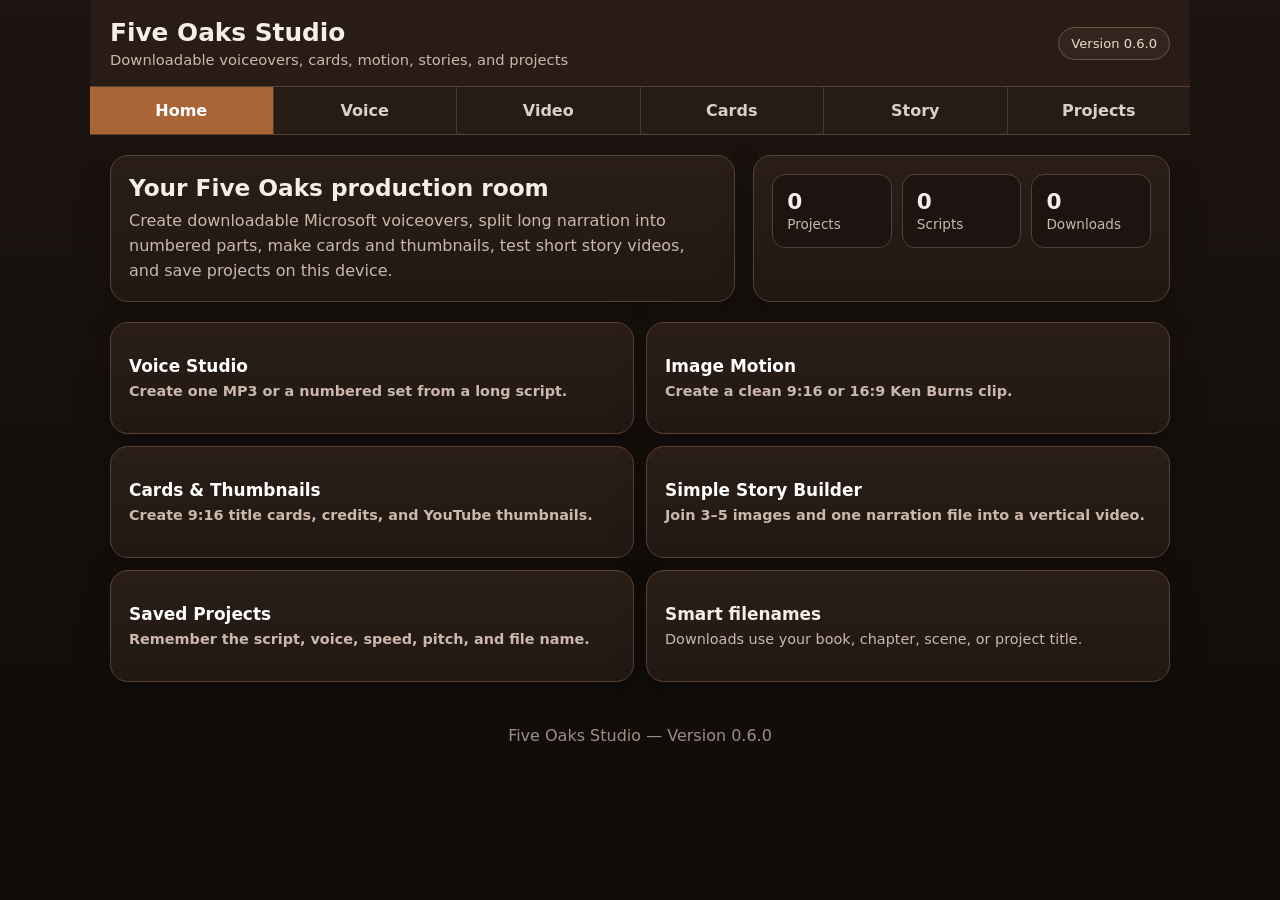
==== commit c766d568: "Load simple story builder and bump version" ====
--- a/index.html
+++ b/index.html
@@ -1 +1 @@
-<!doctype html><html lang="en"><head><meta charset="utf-8"><meta name="viewport" content="width=device-width,initial-scale=1,viewport-fit=cover"><meta name="theme-color" content="#2a1e17"><title>Five Oaks Studio</title><link rel="manifest" href="manifest.json"><link rel="icon" href="icon.svg"><link rel="stylesheet" href="styles.css"></head><body><div class="shell"><header class="topbar"><div class="brand"><h1>Five Oaks Studio</h1><p>Downloadable voiceovers, cards, motion, and projects</p></div><div class="badge">Version 0.5.0</div></header><nav class="nav"><button class="active" data-view="home">Home</button><button data-view="voice">Voice</button><button data-view="motion">Video</button><button data-view="projects">Projects</button></nav><main class="content"><section id="home" class="view active"><div class="hero"><div class="heroCard"><h2>Your Five Oaks production room</h2><p>Create downloadable Microsoft voiceovers, split long narration into numbered parts, make cards and thumbnails, and save projects on this device.</p></div><div class="card"><div class="miniStats"><div class="stat"><strong id="projectCount">0</strong><span>Projects</span></div><div class="stat"><strong id="scriptCount">0</strong><span>Scripts</span></div><div class="stat"><strong id="clipCount">0</strong><span>Downloads</span></div></div></div></div><div class="quickGrid"><button class="card quick" data-jump="voice"><strong>Voice Studio</strong><span>Create one MP3 or a numbered set from a long script.</span></button><button class="card quick" data-jump="motion"><strong>Image Motion</strong><span>Create a clean 9:16 or 16:9 Ken Burns clip.</span></button><button class="card quick" data-jump="projects"><strong>Saved Projects</strong><span>Remember the script, voice, speed, pitch, and file name.</span></button><div class="card quick"><strong>Smart filenames</strong><span>Downloads use your book, chapter, scene, or project title.</span></div></div></section><section id="voice" class="view"><div class="sectionTitle"><div><h2>Voice Studio</h2><p>Create a single MP3 or automatically split a long script into parts.</p></div></div><div class="grid2"><div class="card"><div class="field"><label for="projectName">File or project title</label><input id="projectName" placeholder="Book 20 Chapter 6 Scene 3"></div><div class="field"><label for="scriptText">Narration or dialogue</label><textarea id="scriptText" placeholder="Paste the narration here..."></textarea><small><span id="characterCount">0</span> characters · <span id="partCount">1</span> file(s)</small></div><div class="field"><label for="splitSize">Automatic part size</label><select id="splitSize"><option value="0">Do not split</option><option value="2500">About 2–3 minutes each</option><option value="4000" selected>About 4–5 minutes each</option><option value="7000">About 7–8 minutes each</option></select></div><div class="actions"><button id="generateMp3" class="primary">Create MP3</button><button id="generateParts" class="good">Create All Parts</button><button id="previewVoice">Preview device voice</button><button id="stopVoice">Stop</button><button id="saveScript">Save project</button></div><p id="voiceStatus" class="statusline"></p></div><div class="card"><div class="field"><label for="voicePreset">Quick voice preset</label><select id="voicePreset"><option value="">Choose a preset</option><option value="narrator">Narrator — Andrew</option><option value="older-man">Older man — Brian</option><option value="steady-man">Steady man — Christopher</option><option value="young-man">Younger man — Davis</option><option value="woman">Woman — Emma</option></select></div><div class="field"><label for="azureVoice">Microsoft MP3 voice</label><select id="azureVoice"><option value="en-US-AndrewNeural">Andrew — natural American male</option><option value="en-US-BrianNeural">Brian — mature American male</option><option value="en-US-ChristopherNeural">Christopher — steady American male</option><option value="en-US-DavisNeural">Davis — warm American male</option><option value="en-US-GuyNeural">Guy — clear American male</option><option value="en-US-JennyNeural">Jenny — clear American female</option><option value="en-US-AvaNeural">Ava — natural American female</option><option value="en-US-EmmaNeural">Emma — warm American female</option></select></div><div class="actions"><button id="favoriteVoice">☆ Favorite this voice</button></div><div id="favoriteList" class="downloadList" style="margin-top:12px"></div><details id="azureSetup"><summary><strong>Microsoft setup</strong></summary><div class="field" style="margin-top:14px"><label for="azureRegion">Azure Speech region</label><input id="azureRegion" placeholder="eastus"></div><div class="field"><label for="azureKey">Azure Speech key</label><input id="azureKey" type="password" autocomplete="off" placeholder="Paste Key 1 or Key 2"></div><div class="actions"><button id="saveAzure" class="good">Use this setup</button><button id="forgetAzure">Forget key</button></div></details><div class="field"><label for="voiceSelect">Device preview voice</label><select id="voiceSelect"></select></div><div class="field"><label>Speed</label><div class="rangeRow"><input id="rate" type="range" min="0.6" max="1.35" step="0.05" value="0.95"><span id="rateValue" class="valuePill">0.95</span></div></div><div class="field"><label>Pitch</label><div class="rangeRow"><input id="pitch" type="range" min="0.7" max="1.3" step="0.05" value="1"><span id="pitchValue" class="valuePill">1.00</span></div></div></div></div><div class="card" style="margin-top:16px"><h3>Voiceovers this session</h3><div class="actions"><button id="downloadAllAudio">Save all again</button></div><div id="audioDownloadList" class="downloadList" style="margin-top:12px"></div></div></section><section id="motion" class="view"><div class="sectionTitle"><div><h2>Image Motion Studio</h2><p>Make a clean Ken Burns moving-image clip.</p></div></div><div class="grid2"><div class="card"><div class="field"><label for="imageUpload">Choose one image</label><input id="imageUpload" type="file" accept="image/*"></div><div class="field"><label>Format</label><div class="formatToggle"><button class="active" data-format="vertical">9:16</button><button data-format="wide">16:9</button></div></div><div class="field"><label for="motionStyle">Camera movement</label><select id="motionStyle"><option value="zoom-in">Slow zoom in</option><option value="zoom-out">Slow zoom out</option><option value="pan-left">Pan left</option><option value="pan-right">Pan right</option><option value="rise">Rise upward</option><option value="fall">Move downward</option></select></div><div class="field"><label>Length</label><div class="rangeRow"><input id="duration" type="range" min="3" max="15" step="1" value="6"><span id="durationValue" class="valuePill">6</span></div></div><div class="field"><label><input id="fadeToggle" type="checkbox" checked style="width:auto"> Fade in and out</label></div><div class="actions"><button id="playMotion" class="primary">Preview movement</button><button id="exportVideo" class="good">Create video</button></div><p id="exportMessage" class="statusline"></p></div><div class="card"><div class="previewWrap"><canvas id="previewCanvas" width="720" height="1280"></canvas></div><div class="notice" style="margin-top:14px">This moves the camera across a still image. It is not AI acting.</div></div></div><div class="card" style="margin-top:16px"><h3>Videos this session</h3><div id="downloadList" class="downloadList"></div></div></section><section id="projects" class="view"><div class="sectionTitle"><div><h2>Saved Projects</h2><p>Stored only in this browser on this device.</p></div></div><div class="card"><div class="actions"><button id="saveProject" class="primary">Save current project</button><button id="clearProject">Clear current work</button><button id="exportProjects">Back up projects</button><label class="buttonLike"><input id="importProjects" type="file" accept="application/json" class="hidden">Import backup</label></div><div id="projectList" class="projectList" style="margin-top:16px"></div></div></section><div id="toast" class="badge hidden" style="position:fixed;right:18px;bottom:18px;z-index:50"></div></main><footer class="footer">Five Oaks Studio — Version 0.5.0</footer></div><script src="app.js"></script><script src="voice-sync.js"></script><script src="creator.js"></script></body></html>+<!doctype html><html lang="en"><head><meta charset="utf-8"><meta name="viewport" content="width=device-width,initial-scale=1,viewport-fit=cover"><meta name="theme-color" content="#2a1e17"><title>Five Oaks Studio</title><link rel="manifest" href="manifest.json"><link rel="icon" href="icon.svg"><link rel="stylesheet" href="styles.css"></head><body><div class="shell"><header class="topbar"><div class="brand"><h1>Five Oaks Studio</h1><p>Downloadable voiceovers, cards, motion, stories, and projects</p></div><div class="badge">Version 0.6.0</div></header><nav class="nav"><button class="active" data-view="home">Home</button><button data-view="voice">Voice</button><button data-view="motion">Video</button><button data-view="projects">Projects</button></nav><main class="content"><section id="home" class="view active"><div class="hero"><div class="heroCard"><h2>Your Five Oaks production room</h2><p>Create downloadable Microsoft voiceovers, split long narration into numbered parts, make cards and thumbnails, test short story videos, and save projects on this device.</p></div><div class="card"><div class="miniStats"><div class="stat"><strong id="projectCount">0</strong><span>Projects</span></div><div class="stat"><strong id="scriptCount">0</strong><span>Scripts</span></div><div class="stat"><strong id="clipCount">0</strong><span>Downloads</span></div></div></div></div><div class="quickGrid"><button class="card quick" data-jump="voice"><strong>Voice Studio</strong><span>Create one MP3 or a numbered set from a long script.</span></button><button class="card quick" data-jump="motion"><strong>Image Motion</strong><span>Create a clean 9:16 or 16:9 Ken Burns clip.</span></button><button class="card quick" data-jump="projects"><strong>Saved Projects</strong><span>Remember the script, voice, speed, pitch, and file name.</span></button><div class="card quick"><strong>Smart filenames</strong><span>Downloads use your book, chapter, scene, or project title.</span></div></div></section><section id="voice" class="view"><div class="sectionTitle"><div><h2>Voice Studio</h2><p>Create a single MP3 or automatically split a long script into parts.</p></div></div><div class="grid2"><div class="card"><div class="field"><label for="projectName">File or project title</label><input id="projectName" placeholder="Book 20 Chapter 6 Scene 3"></div><div class="field"><label for="scriptText">Narration or dialogue</label><textarea id="scriptText" placeholder="Paste the narration here..."></textarea><small><span id="characterCount">0</span> characters · <span id="partCount">1</span> file(s)</small></div><div class="field"><label for="splitSize">Automatic part size</label><select id="splitSize"><option value="0">Do not split</option><option value="2500">About 2–3 minutes each</option><option value="4000" selected>About 4–5 minutes each</option><option value="7000">About 7–8 minutes each</option></select></div><div class="actions"><button id="generateMp3" class="primary">Create MP3</button><button id="generateParts" class="good">Create All Parts</button><button id="previewVoice">Preview device voice</button><button id="stopVoice">Stop</button><button id="saveScript">Save project</button></div><p id="voiceStatus" class="statusline"></p></div><div class="card"><div class="field"><label for="voicePreset">Quick voice preset</label><select id="voicePreset"><option value="">Choose a preset</option><option value="narrator">Narrator — Andrew</option><option value="older-man">Older man — Brian</option><option value="steady-man">Steady man — Christopher</option><option value="young-man">Younger man — Davis</option><option value="woman">Woman — Emma</option></select></div><div class="field"><label for="azureVoice">Microsoft MP3 voice</label><select id="azureVoice"><option value="en-US-AndrewNeural">Andrew — natural American male</option><option value="en-US-BrianNeural">Brian — mature American male</option><option value="en-US-ChristopherNeural">Christopher — steady American male</option><option value="en-US-DavisNeural">Davis — warm American male</option><option value="en-US-GuyNeural">Guy — clear American male</option><option value="en-US-JennyNeural">Jenny — clear American female</option><option value="en-US-AvaNeural">Ava — natural American female</option><option value="en-US-EmmaNeural">Emma — warm American female</option></select></div><div class="actions"><button id="favoriteVoice">☆ Favorite this voice</button></div><div id="favoriteList" class="downloadList" style="margin-top:12px"></div><details id="azureSetup"><summary><strong>Microsoft setup</strong></summary><div class="field" style="margin-top:14px"><label for="azureRegion">Azure Speech region</label><input id="azureRegion" placeholder="eastus"></div><div class="field"><label for="azureKey">Azure Speech key</label><input id="azureKey" type="password" autocomplete="off" placeholder="Paste Key 1 or Key 2"></div><div class="actions"><button id="saveAzure" class="good">Use this setup</button><button id="forgetAzure">Forget key</button></div></details><div class="field"><label for="voiceSelect">Device preview voice</label><select id="voiceSelect"></select></div><div class="field"><label>Speed</label><div class="rangeRow"><input id="rate" type="range" min="0.6" max="1.35" step="0.05" value="0.95"><span id="rateValue" class="valuePill">0.95</span></div></div><div class="field"><label>Pitch</label><div class="rangeRow"><input id="pitch" type="range" min="0.7" max="1.3" step="0.05" value="1"><span id="pitchValue" class="valuePill">1.00</span></div></div></div></div><div class="card" style="margin-top:16px"><h3>Voiceovers this session</h3><div class="actions"><button id="downloadAllAudio">Save all again</button></div><div id="audioDownloadList" class="downloadList" style="margin-top:12px"></div></div></section><section id="motion" class="view"><div class="sectionTitle"><div><h2>Image Motion Studio</h2><p>Make a clean Ken Burns moving-image clip.</p></div></div><div class="grid2"><div class="card"><div class="field"><label for="imageUpload">Choose one image</label><input id="imageUpload" type="file" accept="image/*"></div><div class="field"><label>Format</label><div class="formatToggle"><button class="active" data-format="vertical">9:16</button><button data-format="wide">16:9</button></div></div><div class="field"><label for="motionStyle">Camera movement</label><select id="motionStyle"><option value="zoom-in">Slow zoom in</option><option value="zoom-out">Slow zoom out</option><option value="pan-left">Pan left</option><option value="pan-right">Pan right</option><option value="rise">Rise upward</option><option value="fall">Move downward</option></select></div><div class="field"><label>Length</label><div class="rangeRow"><input id="duration" type="range" min="3" max="15" step="1" value="6"><span id="durationValue" class="valuePill">6</span></div></div><div class="field"><label><input id="fadeToggle" type="checkbox" checked style="width:auto"> Fade in and out</label></div><div class="actions"><button id="playMotion" class="primary">Preview movement</button><button id="exportVideo" class="good">Create video</button></div><p id="exportMessage" class="statusline"></p></div><div class="card"><div class="previewWrap"><canvas id="previewCanvas" width="720" height="1280"></canvas></div><div class="notice" style="margin-top:14px">This moves the camera across a still image. It is not AI acting.</div></div></div><div class="card" style="margin-top:16px"><h3>Videos this session</h3><div id="downloadList" class="downloadList"></div></div></section><section id="projects" class="view"><div class="sectionTitle"><div><h2>Saved Projects</h2><p>Stored only in this browser on this device.</p></div></div><div class="card"><div class="actions"><button id="saveProject" class="primary">Save current project</button><button id="clearProject">Clear current work</button><button id="exportProjects">Back up projects</button><label class="buttonLike"><input id="importProjects" type="file" accept="application/json" class="hidden">Import backup</label></div><div id="projectList" class="projectList" style="margin-top:16px"></div></div></section><div id="toast" class="badge hidden" style="position:fixed;right:18px;bottom:18px;z-index:50"></div></main><footer class="footer">Five Oaks Studio — Version 0.6.0</footer></div><script src="app.js"></script><script src="voice-sync.js"></script><script src="creator.js"></script><script src="story-builder.js"></script></body></html>
--- a/styles.css
+++ b/styles.css
@@ -1 +1 @@
-:root{--bg:#140f0c;--panel:#211813;--panel2:#2a1e17;--text:#f6eee8;--muted:#cbb8aa;--line:#5b4334;--accent:#a96536;--accent2:#d18a52;--good:#6ea66a;--danger:#b85a55;font-family:system-ui,-apple-system,BlinkMacSystemFont,"Segoe UI",sans-serif}*{box-sizing:border-box}html,body{margin:0;min-height:100%;background:linear-gradient(180deg,#1c1410,#0f0b09);color:var(--text)}body{padding-bottom:env(safe-area-inset-bottom)}button,input,textarea,select{font:inherit}.shell{max-width:1100px;margin:0 auto;min-height:100vh}.topbar{display:flex;justify-content:space-between;gap:18px;align-items:center;padding:calc(18px + env(safe-area-inset-top)) 20px 18px;background:rgba(42,30,23,.96);border-bottom:1px solid var(--line);position:sticky;top:0;z-index:20;backdrop-filter:blur(12px)}.brand h1{margin:0;font-size:1.55rem}.brand p{margin:4px 0 0;color:var(--muted);font-size:.92rem}.badge{padding:8px 12px;border:1px solid #705340;border-radius:999px;color:#eadbd0;background:#33251d;font-size:.82rem;white-space:nowrap}.nav{display:grid;grid-template-columns:repeat(4,1fr);gap:1px;background:#4e392c;border-bottom:1px solid var(--line);position:sticky;top:82px;z-index:15}.nav button{border:0;border-radius:0;padding:14px 8px;background:#261c16;color:#ddcfc4;font-weight:800}.nav button.active{background:var(--accent);color:white}.content{padding:20px}.view{display:none}.view.active{display:block}.hero{display:grid;grid-template-columns:1.2fr .8fr;gap:18px;align-items:stretch;margin-bottom:20px}.heroCard,.card{background:linear-gradient(180deg,var(--panel2),var(--panel));border:1px solid var(--line);border-radius:18px;padding:18px;box-shadow:0 12px 35px rgba(0,0,0,.22)}.heroCard h2{margin:0 0 8px;font-size:1.45rem}.heroCard p{margin:0;color:var(--muted);line-height:1.55}.quickGrid{display:grid;grid-template-columns:repeat(2,1fr);gap:12px}.quick{display:flex;flex-direction:column;gap:6px;justify-content:center;align-items:flex-start;min-height:112px}.quick strong{font-size:1.06rem}.quick span{color:var(--muted);font-size:.9rem;line-height:1.35}.sectionTitle{display:flex;align-items:flex-end;justify-content:space-between;gap:12px;margin-bottom:14px}.sectionTitle h2{margin:0}.sectionTitle p{margin:0;color:var(--muted)}.grid2{display:grid;grid-template-columns:1fr 1fr;gap:16px}.grid3{display:grid;grid-template-columns:repeat(3,1fr);gap:14px}.field{margin-bottom:14px}.field label{display:block;font-weight:800;margin-bottom:7px}.field small{display:block;color:var(--muted);margin-top:6px;line-height:1.35}input,textarea,select{width:100%;border:1px solid #6d513e;border-radius:12px;background:#17110e;color:white;padding:12px;font-size:16px}textarea{resize:vertical;min-height:180px}.rangeRow{display:flex;align-items:center;gap:12px}.rangeRow input{padding:0}.valuePill{min-width:60px;text-align:center;padding:7px 9px;border-radius:999px;background:#38291f;border:1px solid #6d513e}.actions{display:flex;flex-wrap:wrap;gap:10px;margin-top:12px}button{border:1px solid #775843;border-radius:12px;background:#392a21;color:white;padding:11px 15px;font-weight:800;cursor:pointer}button.primary{background:var(--accent);border-color:var(--accent2)}button.good{background:#426a40;border-color:#679b64}button.danger{background:#6b332f;border-color:#9c4c47}button.ghost{background:transparent}button:disabled{opacity:.5;cursor:not-allowed}.notice{padding:14px;border-left:4px solid var(--accent2);background:#2a1f18;border-radius:12px;color:#eaded5;line-height:1.5}.notice.good{border-left-color:var(--good)}.notice.warn{border-left-color:#d1a04f}.previewWrap{display:flex;justify-content:center;align-items:center;min-height:320px;background:#0d0907;border:1px solid #4d392d;border-radius:16px;padding:12px}.previewWrap canvas{display:block;max-width:100%;max-height:62vh;border-radius:12px;background:#080605}.formatToggle{display:flex;gap:10px}.formatToggle button.active{background:var(--accent)}.projectList,.downloadList{display:grid;gap:10px}.projectItem,.downloadItem{display:flex;justify-content:space-between;gap:12px;align-items:center;padding:14px;background:#1b1410;border:1px solid #564034;border-radius:13px}.projectItem h3,.downloadItem h3{margin:0 0 4px;font-size:1rem}.projectItem small,.downloadItem small{color:var(--muted)}.empty{padding:22px;text-align:center;color:var(--muted);border:1px dashed #644a39;border-radius:14px}.statusline{min-height:1.4em;color:#efc394;font-weight:800}.footer{text-align:center;color:#9f8d80;padding:24px 18px}.miniStats{display:grid;grid-template-columns:repeat(3,1fr);gap:10px}.stat{background:#1b1410;border:1px solid #564034;border-radius:13px;padding:14px}.stat strong{display:block;font-size:1.35rem}.stat span{color:var(--muted);font-size:.85rem}.hidden{display:none!important}@media(max-width:760px){.topbar{position:static}.nav{top:0}.hero,.grid2,.grid3{grid-template-columns:1fr}.quickGrid{grid-template-columns:1fr 1fr}.content{padding:14px}.badge{display:none}.nav button{font-size:.86rem;padding:12px 6px}.heroCard,.card{border-radius:15px}.miniStats{grid-template-columns:1fr 1fr 1fr}}@media(max-width:430px){.quickGrid{grid-template-columns:1fr}.nav{grid-template-columns:repeat(4,1fr)}.nav button{font-size:.78rem}.projectItem,.downloadItem{align-items:flex-start;flex-direction:column}.projectItem .actions,.downloadItem .actions{width:100%}}+:root{--bg:#140f0c;--panel:#211813;--panel2:#2a1e17;--text:#f6eee8;--muted:#cbb8aa;--line:#5b4334;--accent:#a96536;--accent2:#d18a52;--good:#6ea66a;--danger:#b85a55;font-family:system-ui,-apple-system,BlinkMacSystemFont,"Segoe UI",sans-serif}*{box-sizing:border-box}html,body{margin:0;min-height:100%;background:linear-gradient(180deg,#1c1410,#0f0b09);color:var(--text)}body{padding-bottom:env(safe-area-inset-bottom)}button,input,textarea,select{font:inherit}.shell{max-width:1100px;margin:0 auto;min-height:100vh}.topbar{display:flex;justify-content:space-between;gap:18px;align-items:center;padding:calc(18px + env(safe-area-inset-top)) 20px 18px;background:rgba(42,30,23,.96);border-bottom:1px solid var(--line);position:sticky;top:0;z-index:20;backdrop-filter:blur(12px)}.brand h1{margin:0;font-size:1.55rem}.brand p{margin:4px 0 0;color:var(--muted);font-size:.92rem}.badge{padding:8px 12px;border:1px solid #705340;border-radius:999px;color:#eadbd0;background:#33251d;font-size:.82rem;white-space:nowrap}.nav{display:grid;grid-template-columns:repeat(4,1fr);gap:1px;background:#4e392c;border-bottom:1px solid var(--line);position:sticky;top:82px;z-index:15}.nav button{border:0;border-radius:0;padding:14px 8px;background:#261c16;color:#ddcfc4;font-weight:800}.nav button.active{background:var(--accent);color:white}.content{padding:20px}.view{display:none}.view.active{display:block}.hero{display:grid;grid-template-columns:1.2fr .8fr;gap:18px;align-items:stretch;margin-bottom:20px}.heroCard,.card{background:linear-gradient(180deg,var(--panel2),var(--panel));border:1px solid var(--line);border-radius:18px;padding:18px;box-shadow:0 12px 35px rgba(0,0,0,.22)}.heroCard h2{margin:0 0 8px;font-size:1.45rem}.heroCard p{margin:0;color:var(--muted);line-height:1.55}.quickGrid{display:grid;grid-template-columns:repeat(2,1fr);gap:12px}.quick{display:flex;flex-direction:column;gap:6px;justify-content:center;align-items:flex-start;min-height:112px}.quick strong{font-size:1.06rem}.quick span{color:var(--muted);font-size:.9rem;line-height:1.35}.sectionTitle{display:flex;align-items:flex-end;justify-content:space-between;gap:12px;margin-bottom:14px}.sectionTitle h2{margin:0}.sectionTitle p{margin:0;color:var(--muted)}.grid2{display:grid;grid-template-columns:1fr 1fr;gap:16px}.grid3{display:grid;grid-template-columns:repeat(3,1fr);gap:14px}.field{margin-bottom:14px}.field label{display:block;font-weight:800;margin-bottom:7px}.field small{display:block;color:var(--muted);margin-top:6px;line-height:1.35}input,textarea,select{width:100%;border:1px solid #6d513e;border-radius:12px;background:#17110e;color:white;padding:12px;font-size:16px}textarea{resize:vertical;min-height:180px}.shortText{min-height:110px}.rangeRow{display:flex;align-items:center;gap:12px}.rangeRow input{padding:0}.valuePill{min-width:60px;text-align:center;padding:7px 9px;border-radius:999px;background:#38291f;border:1px solid #6d513e}.actions{display:flex;flex-wrap:wrap;gap:10px;margin-top:12px}button,.buttonLike{border:1px solid #775843;border-radius:12px;background:#392a21;color:white;padding:11px 15px;font-weight:800;cursor:pointer}button.primary{background:var(--accent);border-color:var(--accent2)}button.good{background:#426a40;border-color:#679b64}button.danger{background:#6b332f;border-color:#9c4c47}button.ghost{background:transparent}button:disabled{opacity:.5;cursor:not-allowed}.notice{padding:14px;border-left:4px solid var(--accent2);background:#2a1f18;border-radius:12px;color:#eaded5;line-height:1.5}.notice.good{border-left-color:var(--good)}.notice.warn{border-left-color:#d1a04f}.previewWrap{display:flex;justify-content:center;align-items:center;min-height:320px;background:#0d0907;border:1px solid #4d392d;border-radius:16px;padding:12px}.previewWrap canvas{display:block;max-width:100%;max-height:62vh;border-radius:12px;background:#080605}.cardPreview canvas{max-height:68vh}.formatToggle{display:flex;gap:10px}.formatToggle button.active{background:var(--accent)}.projectList,.downloadList{display:grid;gap:10px}.projectItem,.downloadItem{display:flex;justify-content:space-between;gap:12px;align-items:center;padding:14px;background:#1b1410;border:1px solid #564034;border-radius:13px}.projectItem h3,.downloadItem h3{margin:0 0 4px;font-size:1rem}.projectItem small,.downloadItem small{color:var(--muted)}.empty{padding:22px;text-align:center;color:var(--muted);border:1px dashed #644a39;border-radius:14px}.statusline{min-height:1.4em;color:#efc394;font-weight:800}.footer{text-align:center;color:#9f8d80;padding:24px 18px}.miniStats{display:grid;grid-template-columns:repeat(3,1fr);gap:10px}.stat{background:#1b1410;border:1px solid #564034;border-radius:13px;padding:14px}.stat strong{display:block;font-size:1.35rem}.stat span{color:var(--muted);font-size:.85rem}.hidden{display:none!important}@media(max-width:760px){.topbar{position:static}.nav{top:0}.hero,.grid2,.grid3{grid-template-columns:1fr}.quickGrid{grid-template-columns:1fr 1fr}.content{padding:14px}.badge{display:none}.nav button{font-size:.8rem;padding:12px 4px}.heroCard,.card{border-radius:15px}.miniStats{grid-template-columns:1fr 1fr 1fr}}@media(max-width:430px){.quickGrid{grid-template-columns:1fr}.nav{grid-template-columns:repeat(5,1fr)!important}.nav button{font-size:.7rem;padding:11px 2px}.projectItem,.downloadItem{align-items:flex-start;flex-direction:column}.projectItem .actions,.downloadItem .actions{width:100%}}
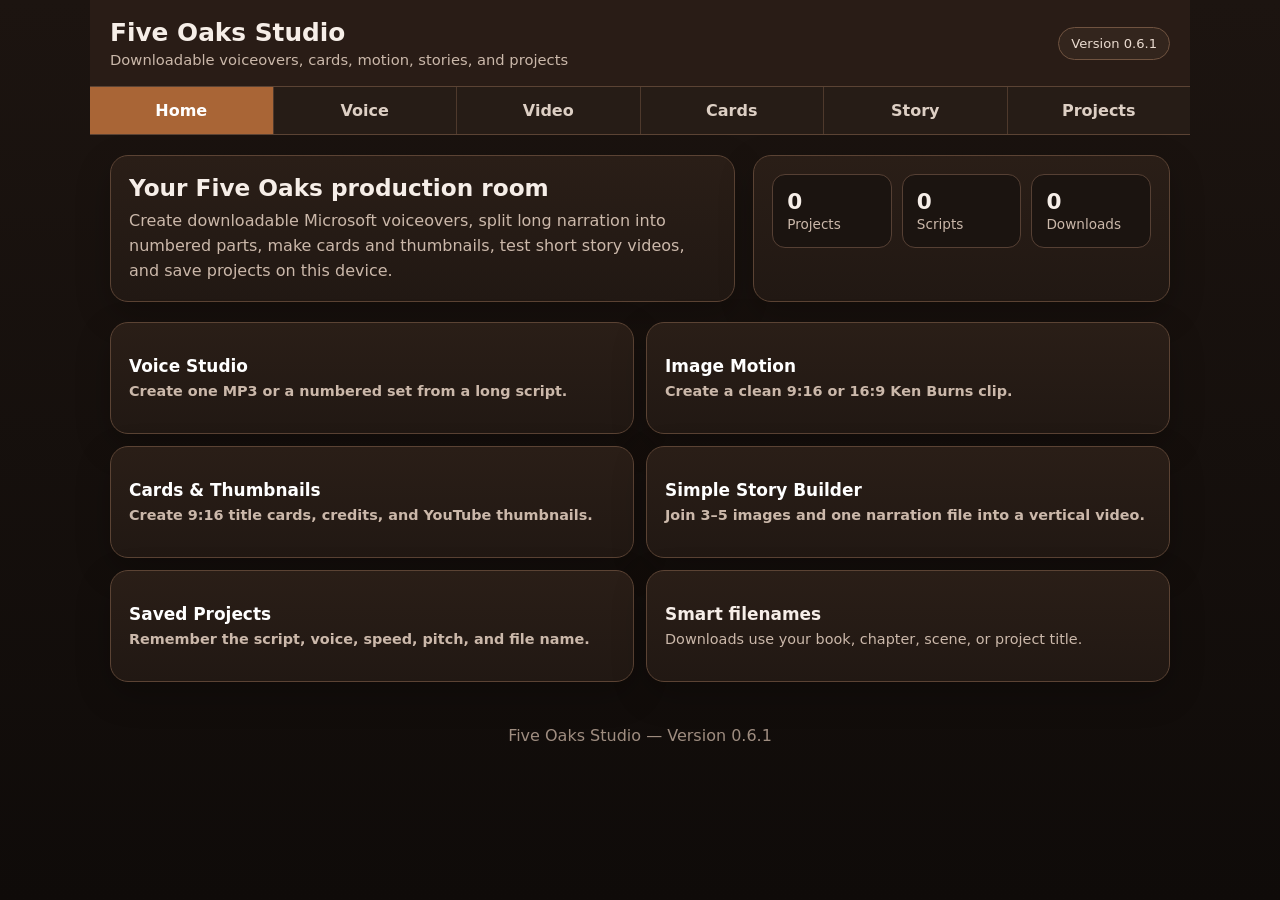
==== commit 8e410dd9: "Restore direct voiceover download controls" ====
--- a/index.html
+++ b/index.html
@@ -1 +1 @@
-<!doctype html><html lang="en"><head><meta charset="utf-8"><meta name="viewport" content="width=device-width,initial-scale=1,viewport-fit=cover"><meta name="theme-color" content="#2a1e17"><title>Five Oaks Studio</title><link rel="manifest" href="manifest.json"><link rel="icon" href="icon.svg"><link rel="stylesheet" href="styles.css"></head><body><div class="shell"><header class="topbar"><div class="brand"><h1>Five Oaks Studio</h1><p>Downloadable voiceovers, cards, motion, stories, and projects</p></div><div class="badge">Version 0.6.0</div></header><nav class="nav"><button class="active" data-view="home">Home</button><button data-view="voice">Voice</button><button data-view="motion">Video</button><button data-view="projects">Projects</button></nav><main class="content"><section id="home" class="view active"><div class="hero"><div class="heroCard"><h2>Your Five Oaks production room</h2><p>Create downloadable Microsoft voiceovers, split long narration into numbered parts, make cards and thumbnails, test short story videos, and save projects on this device.</p></div><div class="card"><div class="miniStats"><div class="stat"><strong id="projectCount">0</strong><span>Projects</span></div><div class="stat"><strong id="scriptCount">0</strong><span>Scripts</span></div><div class="stat"><strong id="clipCount">0</strong><span>Downloads</span></div></div></div></div><div class="quickGrid"><button class="card quick" data-jump="voice"><strong>Voice Studio</strong><span>Create one MP3 or a numbered set from a long script.</span></button><button class="card quick" data-jump="motion"><strong>Image Motion</strong><span>Create a clean 9:16 or 16:9 Ken Burns clip.</span></button><button class="card quick" data-jump="projects"><strong>Saved Projects</strong><span>Remember the script, voice, speed, pitch, and file name.</span></button><div class="card quick"><strong>Smart filenames</strong><span>Downloads use your book, chapter, scene, or project title.</span></div></div></section><section id="voice" class="view"><div class="sectionTitle"><div><h2>Voice Studio</h2><p>Create a single MP3 or automatically split a long script into parts.</p></div></div><div class="grid2"><div class="card"><div class="field"><label for="projectName">File or project title</label><input id="projectName" placeholder="Book 20 Chapter 6 Scene 3"></div><div class="field"><label for="scriptText">Narration or dialogue</label><textarea id="scriptText" placeholder="Paste the narration here..."></textarea><small><span id="characterCount">0</span> characters · <span id="partCount">1</span> file(s)</small></div><div class="field"><label for="splitSize">Automatic part size</label><select id="splitSize"><option value="0">Do not split</option><option value="2500">About 2–3 minutes each</option><option value="4000" selected>About 4–5 minutes each</option><option value="7000">About 7–8 minutes each</option></select></div><div class="actions"><button id="generateMp3" class="primary">Create MP3</button><button id="generateParts" class="good">Create All Parts</button><button id="previewVoice">Preview device voice</button><button id="stopVoice">Stop</button><button id="saveScript">Save project</button></div><p id="voiceStatus" class="statusline"></p></div><div class="card"><div class="field"><label for="voicePreset">Quick voice preset</label><select id="voicePreset"><option value="">Choose a preset</option><option value="narrator">Narrator — Andrew</option><option value="older-man">Older man — Brian</option><option value="steady-man">Steady man — Christopher</option><option value="young-man">Younger man — Davis</option><option value="woman">Woman — Emma</option></select></div><div class="field"><label for="azureVoice">Microsoft MP3 voice</label><select id="azureVoice"><option value="en-US-AndrewNeural">Andrew — natural American male</option><option value="en-US-BrianNeural">Brian — mature American male</option><option value="en-US-ChristopherNeural">Christopher — steady American male</option><option value="en-US-DavisNeural">Davis — warm American male</option><option value="en-US-GuyNeural">Guy — clear American male</option><option value="en-US-JennyNeural">Jenny — clear American female</option><option value="en-US-AvaNeural">Ava — natural American female</option><option value="en-US-EmmaNeural">Emma — warm American female</option></select></div><div class="actions"><button id="favoriteVoice">☆ Favorite this voice</button></div><div id="favoriteList" class="downloadList" style="margin-top:12px"></div><details id="azureSetup"><summary><strong>Microsoft setup</strong></summary><div class="field" style="margin-top:14px"><label for="azureRegion">Azure Speech region</label><input id="azureRegion" placeholder="eastus"></div><div class="field"><label for="azureKey">Azure Speech key</label><input id="azureKey" type="password" autocomplete="off" placeholder="Paste Key 1 or Key 2"></div><div class="actions"><button id="saveAzure" class="good">Use this setup</button><button id="forgetAzure">Forget key</button></div></details><div class="field"><label for="voiceSelect">Device preview voice</label><select id="voiceSelect"></select></div><div class="field"><label>Speed</label><div class="rangeRow"><input id="rate" type="range" min="0.6" max="1.35" step="0.05" value="0.95"><span id="rateValue" class="valuePill">0.95</span></div></div><div class="field"><label>Pitch</label><div class="rangeRow"><input id="pitch" type="range" min="0.7" max="1.3" step="0.05" value="1"><span id="pitchValue" class="valuePill">1.00</span></div></div></div></div><div class="card" style="margin-top:16px"><h3>Voiceovers this session</h3><div class="actions"><button id="downloadAllAudio">Save all again</button></div><div id="audioDownloadList" class="downloadList" style="margin-top:12px"></div></div></section><section id="motion" class="view"><div class="sectionTitle"><div><h2>Image Motion Studio</h2><p>Make a clean Ken Burns moving-image clip.</p></div></div><div class="grid2"><div class="card"><div class="field"><label for="imageUpload">Choose one image</label><input id="imageUpload" type="file" accept="image/*"></div><div class="field"><label>Format</label><div class="formatToggle"><button class="active" data-format="vertical">9:16</button><button data-format="wide">16:9</button></div></div><div class="field"><label for="motionStyle">Camera movement</label><select id="motionStyle"><option value="zoom-in">Slow zoom in</option><option value="zoom-out">Slow zoom out</option><option value="pan-left">Pan left</option><option value="pan-right">Pan right</option><option value="rise">Rise upward</option><option value="fall">Move downward</option></select></div><div class="field"><label>Length</label><div class="rangeRow"><input id="duration" type="range" min="3" max="15" step="1" value="6"><span id="durationValue" class="valuePill">6</span></div></div><div class="field"><label><input id="fadeToggle" type="checkbox" checked style="width:auto"> Fade in and out</label></div><div class="actions"><button id="playMotion" class="primary">Preview movement</button><button id="exportVideo" class="good">Create video</button></div><p id="exportMessage" class="statusline"></p></div><div class="card"><div class="previewWrap"><canvas id="previewCanvas" width="720" height="1280"></canvas></div><div class="notice" style="margin-top:14px">This moves the camera across a still image. It is not AI acting.</div></div></div><div class="card" style="margin-top:16px"><h3>Videos this session</h3><div id="downloadList" class="downloadList"></div></div></section><section id="projects" class="view"><div class="sectionTitle"><div><h2>Saved Projects</h2><p>Stored only in this browser on this device.</p></div></div><div class="card"><div class="actions"><button id="saveProject" class="primary">Save current project</button><button id="clearProject">Clear current work</button><button id="exportProjects">Back up projects</button><label class="buttonLike"><input id="importProjects" type="file" accept="application/json" class="hidden">Import backup</label></div><div id="projectList" class="projectList" style="margin-top:16px"></div></div></section><div id="toast" class="badge hidden" style="position:fixed;right:18px;bottom:18px;z-index:50"></div></main><footer class="footer">Five Oaks Studio — Version 0.6.0</footer></div><script src="app.js"></script><script src="voice-sync.js"></script><script src="creator.js"></script><script src="story-builder.js"></script></body></html>+<!doctype html><html lang="en"><head><meta charset="utf-8"><meta name="viewport" content="width=device-width,initial-scale=1,viewport-fit=cover"><meta name="theme-color" content="#2a1e17"><title>Five Oaks Studio</title><link rel="manifest" href="manifest.json"><link rel="icon" href="icon.svg"><link rel="stylesheet" href="styles.css"></head><body><div class="shell"><header class="topbar"><div class="brand"><h1>Five Oaks Studio</h1><p>Downloadable voiceovers, cards, motion, stories, and projects</p></div><div class="badge">Version 0.6.1</div></header><nav class="nav"><button class="active" data-view="home">Home</button><button data-view="voice">Voice</button><button data-view="motion">Video</button><button data-view="projects">Projects</button></nav><main class="content"><section id="home" class="view active"><div class="hero"><div class="heroCard"><h2>Your Five Oaks production room</h2><p>Create downloadable Microsoft voiceovers, split long narration into numbered parts, make cards and thumbnails, test short story videos, and save projects on this device.</p></div><div class="card"><div class="miniStats"><div class="stat"><strong id="projectCount">0</strong><span>Projects</span></div><div class="stat"><strong id="scriptCount">0</strong><span>Scripts</span></div><div class="stat"><strong id="clipCount">0</strong><span>Downloads</span></div></div></div></div><div class="quickGrid"><button class="card quick" data-jump="voice"><strong>Voice Studio</strong><span>Create one MP3 or a numbered set from a long script.</span></button><button class="card quick" data-jump="motion"><strong>Image Motion</strong><span>Create a clean 9:16 or 16:9 Ken Burns clip.</span></button><button class="card quick" data-jump="projects"><strong>Saved Projects</strong><span>Remember the script, voice, speed, pitch, and file name.</span></button><div class="card quick"><strong>Smart filenames</strong><span>Downloads use your book, chapter, scene, or project title.</span></div></div></section><section id="voice" class="view"><div class="sectionTitle"><div><h2>Voice Studio</h2><p>Create a single MP3 or automatically split a long script into parts.</p></div></div><div class="grid2"><div class="card"><div class="field"><label for="projectName">File or project title</label><input id="projectName" placeholder="Book 20 Chapter 6 Scene 3"></div><div class="field"><label for="scriptText">Narration or dialogue</label><textarea id="scriptText" placeholder="Paste the narration here..."></textarea><small><span id="characterCount">0</span> characters · <span id="partCount">1</span> file(s)</small></div><div class="field"><label for="splitSize">Automatic part size</label><select id="splitSize"><option value="0">Do not split</option><option value="2500">About 2–3 minutes each</option><option value="4000" selected>About 4–5 minutes each</option><option value="7000">About 7–8 minutes each</option></select></div><div class="actions"><button id="generateMp3" class="primary">Create MP3</button><button id="generateParts" class="good">Create All Parts</button><button id="previewVoice">Preview device voice</button><button id="stopVoice">Stop</button><button id="saveScript">Save project</button></div><p id="voiceStatus" class="statusline"></p></div><div class="card"><div class="field"><label for="voicePreset">Quick voice preset</label><select id="voicePreset"><option value="">Choose a preset</option><option value="narrator">Narrator — Andrew</option><option value="older-man">Older man — Brian</option><option value="steady-man">Steady man — Christopher</option><option value="young-man">Younger man — Davis</option><option value="woman">Woman — Emma</option></select></div><div class="field"><label for="azureVoice">Microsoft MP3 voice</label><select id="azureVoice"><option value="en-US-AndrewNeural">Andrew — natural American male</option><option value="en-US-BrianNeural">Brian — mature American male</option><option value="en-US-ChristopherNeural">Christopher — steady American male</option><option value="en-US-DavisNeural">Davis — warm American male</option><option value="en-US-GuyNeural">Guy — clear American male</option><option value="en-US-JennyNeural">Jenny — clear American female</option><option value="en-US-AvaNeural">Ava — natural American female</option><option value="en-US-EmmaNeural">Emma — warm American female</option></select></div><div class="actions"><button id="favoriteVoice">☆ Favorite this voice</button></div><div id="favoriteList" class="downloadList" style="margin-top:12px"></div><details id="azureSetup"><summary><strong>Microsoft setup</strong></summary><div class="field" style="margin-top:14px"><label for="azureRegion">Azure Speech region</label><input id="azureRegion" placeholder="eastus"></div><div class="field"><label for="azureKey">Azure Speech key</label><input id="azureKey" type="password" autocomplete="off" placeholder="Paste Key 1 or Key 2"></div><div class="actions"><button id="saveAzure" class="good">Use this setup</button><button id="forgetAzure">Forget key</button></div></details><div class="field"><label for="voiceSelect">Device preview voice</label><select id="voiceSelect"></select></div><div class="field"><label>Speed</label><div class="rangeRow"><input id="rate" type="range" min="0.6" max="1.35" step="0.05" value="0.95"><span id="rateValue" class="valuePill">0.95</span></div></div><div class="field"><label>Pitch</label><div class="rangeRow"><input id="pitch" type="range" min="0.7" max="1.3" step="0.05" value="1"><span id="pitchValue" class="valuePill">1.00</span></div></div></div></div><div class="card" style="margin-top:16px"><h3>Voiceovers this session</h3><div class="actions"><button id="downloadAllAudio">Save all again</button></div><div id="audioDownloadList" class="downloadList" style="margin-top:12px"></div></div></section><section id="motion" class="view"><div class="sectionTitle"><div><h2>Image Motion Studio</h2><p>Make a clean Ken Burns moving-image clip.</p></div></div><div class="grid2"><div class="card"><div class="field"><label for="imageUpload">Choose one image</label><input id="imageUpload" type="file" accept="image/*"></div><div class="field"><label>Format</label><div class="formatToggle"><button class="active" data-format="vertical">9:16</button><button data-format="wide">16:9</button></div></div><div class="field"><label for="motionStyle">Camera movement</label><select id="motionStyle"><option value="zoom-in">Slow zoom in</option><option value="zoom-out">Slow zoom out</option><option value="pan-left">Pan left</option><option value="pan-right">Pan right</option><option value="rise">Rise upward</option><option value="fall">Move downward</option></select></div><div class="field"><label>Length</label><div class="rangeRow"><input id="duration" type="range" min="3" max="15" step="1" value="6"><span id="durationValue" class="valuePill">6</span></div></div><div class="field"><label><input id="fadeToggle" type="checkbox" checked style="width:auto"> Fade in and out</label></div><div class="actions"><button id="playMotion" class="primary">Preview movement</button><button id="exportVideo" class="good">Create video</button></div><p id="exportMessage" class="statusline"></p></div><div class="card"><div class="previewWrap"><canvas id="previewCanvas" width="720" height="1280"></canvas></div><div class="notice" style="margin-top:14px">This moves the camera across a still image. It is not AI acting.</div></div></div><div class="card" style="margin-top:16px"><h3>Videos this session</h3><div id="downloadList" class="downloadList"></div></div></section><section id="projects" class="view"><div class="sectionTitle"><div><h2>Saved Projects</h2><p>Stored only in this browser on this device.</p></div></div><div class="card"><div class="actions"><button id="saveProject" class="primary">Save current project</button><button id="clearProject">Clear current work</button><button id="exportProjects">Back up projects</button><label class="buttonLike"><input id="importProjects" type="file" accept="application/json" class="hidden">Import backup</label></div><div id="projectList" class="projectList" style="margin-top:16px"></div></div></section><div id="toast" class="badge hidden" style="position:fixed;right:18px;bottom:18px;z-index:50"></div></main><footer class="footer">Five Oaks Studio — Version 0.6.1</footer></div><script src="download-fix.js"></script><script src="app.js"></script><script src="voice-sync.js"></script><script src="creator.js"></script><script src="story-builder.js"></script></body></html>
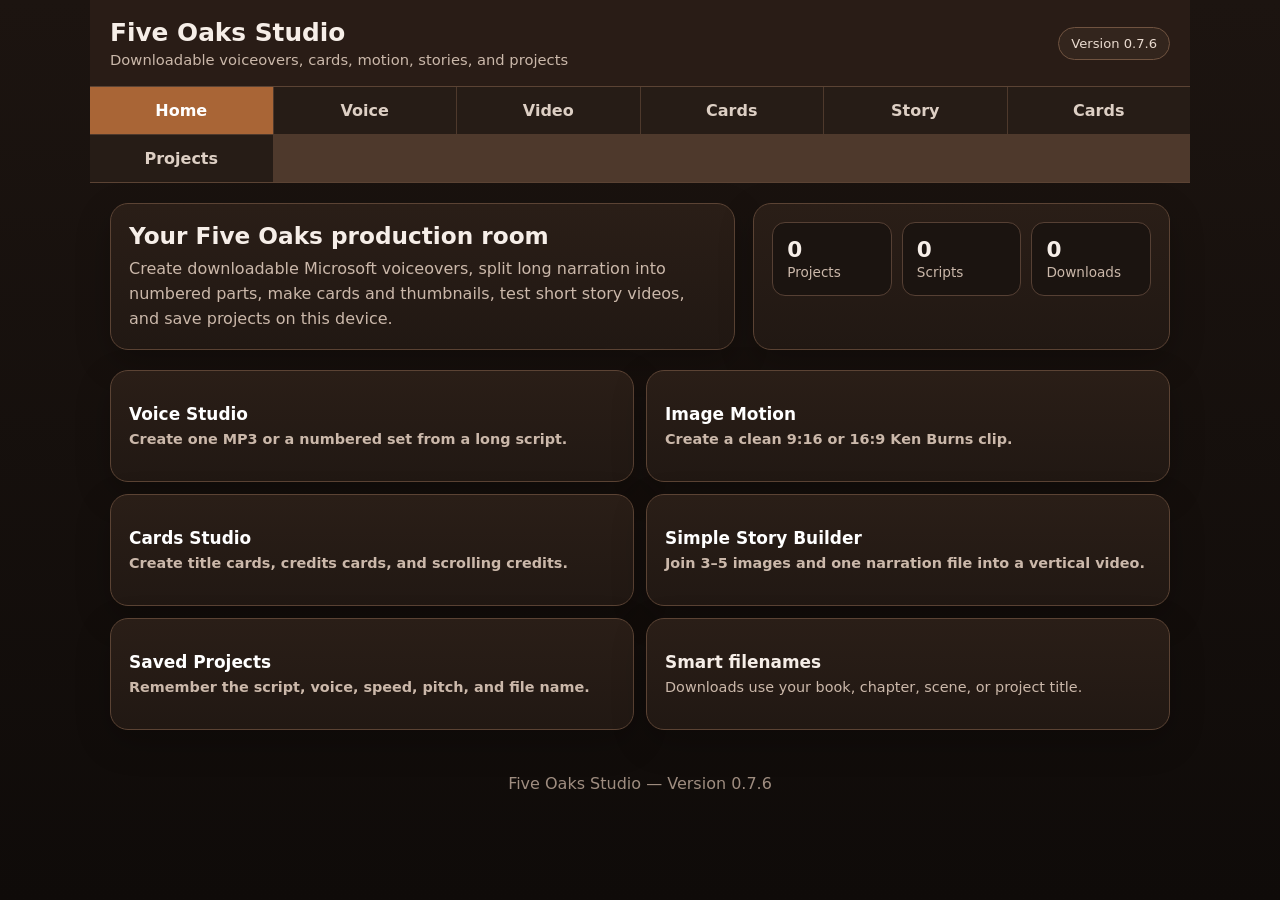
==== commit ad552d99: "Load expanded voice library and update version" ====
--- a/index.html
+++ b/index.html
@@ -1 +1 @@
-<!doctype html><html lang="en"><head><meta charset="utf-8"><meta name="viewport" content="width=device-width,initial-scale=1,viewport-fit=cover"><meta name="theme-color" content="#2a1e17"><title>Five Oaks Studio</title><link rel="manifest" href="manifest.json"><link rel="icon" href="icon.svg"><link rel="stylesheet" href="styles.css"></head><body><div class="shell"><header class="topbar"><div class="brand"><h1>Five Oaks Studio</h1><p>Downloadable voiceovers, cards, motion, stories, and projects</p></div><div class="badge">Version 0.6.1</div></header><nav class="nav"><button class="active" data-view="home">Home</button><button data-view="voice">Voice</button><button data-view="motion">Video</button><button data-view="projects">Projects</button></nav><main class="content"><section id="home" class="view active"><div class="hero"><div class="heroCard"><h2>Your Five Oaks production room</h2><p>Create downloadable Microsoft voiceovers, split long narration into numbered parts, make cards and thumbnails, test short story videos, and save projects on this device.</p></div><div class="card"><div class="miniStats"><div class="stat"><strong id="projectCount">0</strong><span>Projects</span></div><div class="stat"><strong id="scriptCount">0</strong><span>Scripts</span></div><div class="stat"><strong id="clipCount">0</strong><span>Downloads</span></div></div></div></div><div class="quickGrid"><button class="card quick" data-jump="voice"><strong>Voice Studio</strong><span>Create one MP3 or a numbered set from a long script.</span></button><button class="card quick" data-jump="motion"><strong>Image Motion</strong><span>Create a clean 9:16 or 16:9 Ken Burns clip.</span></button><button class="card quick" data-jump="projects"><strong>Saved Projects</strong><span>Remember the script, voice, speed, pitch, and file name.</span></button><div class="card quick"><strong>Smart filenames</strong><span>Downloads use your book, chapter, scene, or project title.</span></div></div></section><section id="voice" class="view"><div class="sectionTitle"><div><h2>Voice Studio</h2><p>Create a single MP3 or automatically split a long script into parts.</p></div></div><div class="grid2"><div class="card"><div class="field"><label for="projectName">File or project title</label><input id="projectName" placeholder="Book 20 Chapter 6 Scene 3"></div><div class="field"><label for="scriptText">Narration or dialogue</label><textarea id="scriptText" placeholder="Paste the narration here..."></textarea><small><span id="characterCount">0</span> characters · <span id="partCount">1</span> file(s)</small></div><div class="field"><label for="splitSize">Automatic part size</label><select id="splitSize"><option value="0">Do not split</option><option value="2500">About 2–3 minutes each</option><option value="4000" selected>About 4–5 minutes each</option><option value="7000">About 7–8 minutes each</option></select></div><div class="actions"><button id="generateMp3" class="primary">Create MP3</button><button id="generateParts" class="good">Create All Parts</button><button id="previewVoice">Preview device voice</button><button id="stopVoice">Stop</button><button id="saveScript">Save project</button></div><p id="voiceStatus" class="statusline"></p></div><div class="card"><div class="field"><label for="voicePreset">Quick voice preset</label><select id="voicePreset"><option value="">Choose a preset</option><option value="narrator">Narrator — Andrew</option><option value="older-man">Older man — Brian</option><option value="steady-man">Steady man — Christopher</option><option value="young-man">Younger man — Davis</option><option value="woman">Woman — Emma</option></select></div><div class="field"><label for="azureVoice">Microsoft MP3 voice</label><select id="azureVoice"><option value="en-US-AndrewNeural">Andrew — natural American male</option><option value="en-US-BrianNeural">Brian — mature American male</option><option value="en-US-ChristopherNeural">Christopher — steady American male</option><option value="en-US-DavisNeural">Davis — warm American male</option><option value="en-US-GuyNeural">Guy — clear American male</option><option value="en-US-JennyNeural">Jenny — clear American female</option><option value="en-US-AvaNeural">Ava — natural American female</option><option value="en-US-EmmaNeural">Emma — warm American female</option></select></div><div class="actions"><button id="favoriteVoice">☆ Favorite this voice</button></div><div id="favoriteList" class="downloadList" style="margin-top:12px"></div><details id="azureSetup"><summary><strong>Microsoft setup</strong></summary><div class="field" style="margin-top:14px"><label for="azureRegion">Azure Speech region</label><input id="azureRegion" placeholder="eastus"></div><div class="field"><label for="azureKey">Azure Speech key</label><input id="azureKey" type="password" autocomplete="off" placeholder="Paste Key 1 or Key 2"></div><div class="actions"><button id="saveAzure" class="good">Use this setup</button><button id="forgetAzure">Forget key</button></div></details><div class="field"><label for="voiceSelect">Device preview voice</label><select id="voiceSelect"></select></div><div class="field"><label>Speed</label><div class="rangeRow"><input id="rate" type="range" min="0.6" max="1.35" step="0.05" value="0.95"><span id="rateValue" class="valuePill">0.95</span></div></div><div class="field"><label>Pitch</label><div class="rangeRow"><input id="pitch" type="range" min="0.7" max="1.3" step="0.05" value="1"><span id="pitchValue" class="valuePill">1.00</span></div></div></div></div><div class="card" style="margin-top:16px"><h3>Voiceovers this session</h3><div class="actions"><button id="downloadAllAudio">Save all again</button></div><div id="audioDownloadList" class="downloadList" style="margin-top:12px"></div></div></section><section id="motion" class="view"><div class="sectionTitle"><div><h2>Image Motion Studio</h2><p>Make a clean Ken Burns moving-image clip.</p></div></div><div class="grid2"><div class="card"><div class="field"><label for="imageUpload">Choose one image</label><input id="imageUpload" type="file" accept="image/*"></div><div class="field"><label>Format</label><div class="formatToggle"><button class="active" data-format="vertical">9:16</button><button data-format="wide">16:9</button></div></div><div class="field"><label for="motionStyle">Camera movement</label><select id="motionStyle"><option value="zoom-in">Slow zoom in</option><option value="zoom-out">Slow zoom out</option><option value="pan-left">Pan left</option><option value="pan-right">Pan right</option><option value="rise">Rise upward</option><option value="fall">Move downward</option></select></div><div class="field"><label>Length</label><div class="rangeRow"><input id="duration" type="range" min="3" max="15" step="1" value="6"><span id="durationValue" class="valuePill">6</span></div></div><div class="field"><label><input id="fadeToggle" type="checkbox" checked style="width:auto"> Fade in and out</label></div><div class="actions"><button id="playMotion" class="primary">Preview movement</button><button id="exportVideo" class="good">Create video</button></div><p id="exportMessage" class="statusline"></p></div><div class="card"><div class="previewWrap"><canvas id="previewCanvas" width="720" height="1280"></canvas></div><div class="notice" style="margin-top:14px">This moves the camera across a still image. It is not AI acting.</div></div></div><div class="card" style="margin-top:16px"><h3>Videos this session</h3><div id="downloadList" class="downloadList"></div></div></section><section id="projects" class="view"><div class="sectionTitle"><div><h2>Saved Projects</h2><p>Stored only in this browser on this device.</p></div></div><div class="card"><div class="actions"><button id="saveProject" class="primary">Save current project</button><button id="clearProject">Clear current work</button><button id="exportProjects">Back up projects</button><label class="buttonLike"><input id="importProjects" type="file" accept="application/json" class="hidden">Import backup</label></div><div id="projectList" class="projectList" style="margin-top:16px"></div></div></section><div id="toast" class="badge hidden" style="position:fixed;right:18px;bottom:18px;z-index:50"></div></main><footer class="footer">Five Oaks Studio — Version 0.6.1</footer></div><script src="download-fix.js"></script><script src="app.js"></script><script src="voice-sync.js"></script><script src="creator.js"></script><script src="story-builder.js"></script></body></html>+<!doctype html><html lang="en"><head><meta charset="utf-8"><meta name="viewport" content="width=device-width,initial-scale=1,viewport-fit=cover"><meta name="theme-color" content="#2a1e17"><title>Five Oaks Studio</title><link rel="manifest" href="manifest.json"><link rel="icon" href="icon.svg"><link rel="stylesheet" href="styles.css"></head><body><div class="shell"><header class="topbar"><div class="brand"><h1>Five Oaks Studio</h1><p>Downloadable voiceovers, cards, motion, stories, and projects</p></div><div class="badge">Version 0.7.7</div></header><nav class="nav"><button class="active" data-view="home">Home</button><button data-view="voice">Voice</button><button data-view="motion">Video</button><button data-view="projects">Projects</button></nav><main class="content"><section id="home" class="view active"><div class="hero"><div class="heroCard"><h2>Your Five Oaks production room</h2><p>Create downloadable Microsoft voiceovers, split long narration into numbered parts, make cards and thumbnails, test short story videos, and save projects on this device.</p></div><div class="card"><div class="miniStats"><div class="stat"><strong id="projectCount">0</strong><span>Projects</span></div><div class="stat"><strong id="scriptCount">0</strong><span>Scripts</span></div><div class="stat"><strong id="clipCount">0</strong><span>Downloads</span></div></div></div></div><div class="quickGrid"><button class="card quick" data-jump="voice"><strong>Voice Studio</strong><span>Create one MP3 or a numbered set from a long script.</span></button><button class="card quick" data-jump="motion"><strong>Image Motion</strong><span>Create a clean 9:16 or 16:9 Ken Burns clip.</span></button><button class="card quick" data-jump="projects"><strong>Saved Projects</strong><span>Remember the script, voice, speed, pitch, and file name.</span></button><div class="card quick"><strong>Smart filenames</strong><span>Downloads use your book, chapter, scene, or project title.</span></div></div></section><section id="voice" class="view"><div class="sectionTitle"><div><h2>Voice Studio</h2><p>Create a single MP3 or automatically split a long script into parts.</p></div></div><div class="grid2"><div class="card"><div class="field"><label for="projectName">File or project title</label><input id="projectName" placeholder="Book 20 Chapter 6 Scene 3"></div><div class="field"><label for="scriptText">Narration or dialogue</label><textarea id="scriptText" placeholder="Paste the narration here..."></textarea><small><span id="characterCount">0</span> characters · <span id="partCount">1</span> file(s)</small></div><div class="field"><label for="splitSize">Automatic part size</label><select id="splitSize"><option value="0">Do not split</option><option value="2500">About 2–3 minutes each</option><option value="4000" selected>About 4–5 minutes each</option><option value="7000">About 7–8 minutes each</option></select></div><div class="actions"><button id="generateMp3" class="primary">Create MP3</button><button id="generateParts" class="good">Create All Parts</button><button id="previewVoice">Preview device voice</button><button id="stopVoice">Stop</button><button id="saveScript">Save project</button></div><p id="voiceStatus" class="statusline"></p></div><div class="card"><div class="field"><label for="voicePreset">Quick voice preset</label><select id="voicePreset"><option value="">Choose a preset</option></select></div><div class="field"><label for="azureVoice">Microsoft MP3 voice</label><select id="azureVoice"><option value="en-US-AvaNeural">Ava — natural American female</option></select></div><div class="actions"><button id="favoriteVoice">☆ Favorite this voice</button></div><div id="favoriteList" class="downloadList" style="margin-top:12px"></div><details id="azureSetup"><summary><strong>Microsoft setup</strong></summary><div class="field" style="margin-top:14px"><label for="azureRegion">Azure Speech region</label><input id="azureRegion" placeholder="eastus"></div><div class="field"><label for="azureKey">Azure Speech key</label><input id="azureKey" type="password" autocomplete="off" placeholder="Paste Key 1 or Key 2"></div><div class="actions"><button id="saveAzure" class="good">Use this setup</button><button id="forgetAzure">Forget key</button></div></details><div class="field"><label for="voiceSelect">Device preview voice</label><select id="voiceSelect"></select></div><div class="field"><label>Speed</label><div class="rangeRow"><input id="rate" type="range" min="0.6" max="1.35" step="0.05" value="0.95"><span id="rateValue" class="valuePill">0.95</span></div></div><div class="field"><label>Pitch</label><div class="rangeRow"><input id="pitch" type="range" min="0.7" max="1.3" step="0.05" value="1"><span id="pitchValue" class="valuePill">1.00</span></div></div></div></div><div class="card" style="margin-top:16px"><h3>Voiceovers this session</h3><div class="actions"><button id="downloadAllAudio">Save all again</button></div><div id="audioDownloadList" class="downloadList" style="margin-top:12px"></div></div></section><section id="motion" class="view"><div class="sectionTitle"><div><h2>Image Motion Studio</h2><p>Make a clean Ken Burns moving-image clip.</p></div></div><div class="grid2"><div class="card"><div class="field"><label for="imageUpload">Choose one image</label><input id="imageUpload" type="file" accept="image/*"></div><div class="field"><label>Format</label><div class="formatToggle"><button class="active" data-format="vertical">9:16</button><button data-format="wide">16:9</button></div></div><div class="field"><label for="motionStyle">Camera movement</label><select id="motionStyle"><option value="zoom-in">Slow zoom in</option><option value="zoom-out">Slow zoom out</option><option value="pan-left">Pan left</option><option value="pan-right">Pan right</option><option value="rise">Rise upward</option><option value="fall">Move downward</option></select></div><div class="field"><label>Length</label><div class="rangeRow"><input id="duration" type="range" min="3" max="15" step="1" value="6"><span id="durationValue" class="valuePill">6</span></div></div><div class="field"><label><input id="fadeToggle" type="checkbox" checked style="width:auto"> Fade in and out</label></div><div class="actions"><button id="playMotion" class="primary">Preview movement</button><button id="exportVideo" class="good">Create video</button></div><p id="exportMessage" class="statusline"></p></div><div class="card"><div class="previewWrap"><canvas id="previewCanvas" width="720" height="1280"></canvas></div><div class="notice" style="margin-top:14px">This moves the camera across a still image. It is not AI acting.</div></div></div><div class="card" style="margin-top:16px"><h3>Videos this session</h3><div id="downloadList" class="downloadList"></div></div></section><section id="projects" class="view"><div class="sectionTitle"><div><h2>Saved Projects</h2><p>Stored only in this browser on this device.</p></div></div><div class="card"><div class="actions"><button id="saveProject" class="primary">Save current project</button><button id="clearProject">Clear current work</button><button id="exportProjects">Back up projects</button><label class="buttonLike"><input id="importProjects" type="file" accept="application/json" class="hidden">Import backup</label></div><div id="projectList" class="projectList" style="margin-top:16px"></div></div></section><div id="toast" class="badge hidden" style="position:fixed;right:18px;bottom:18px;z-index:50"></div></main><footer class="footer">Five Oaks Studio — Version 0.7.7</footer></div><script src="download-fix.js?v=077"></script><script src="app.js?v=077"></script><script src="voice-sync.js?v=077"></script><script src="creator.js?v=077"></script><script src="story-builder.js?v=077"></script><script src="voice-library.js?v=077"></script></body></html>
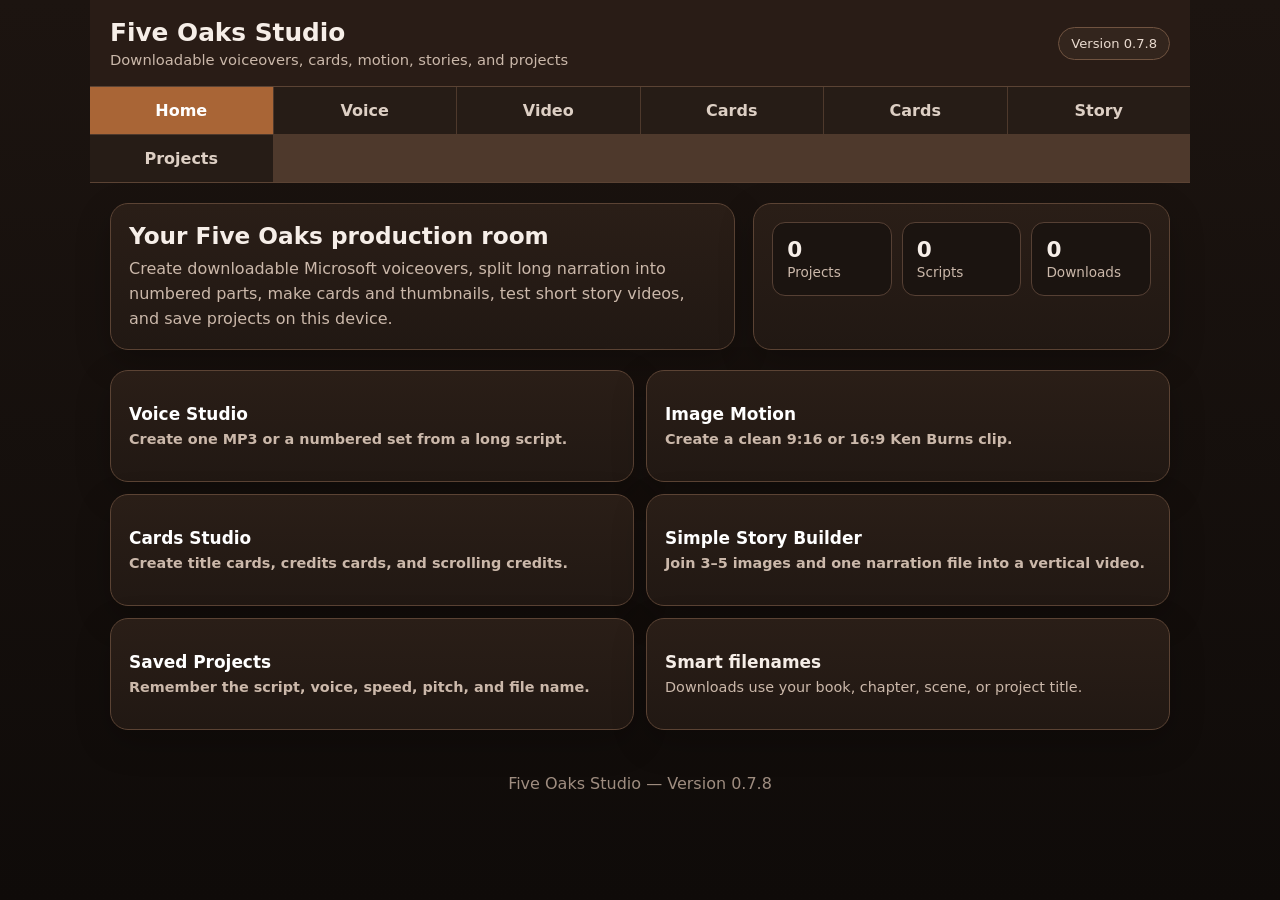
==== commit 7927997b: "Load scrolling credits before DOM ready and bump to 0.7.9" ====
--- a/index.html
+++ b/index.html
@@ -1 +1 @@
-<!doctype html><html lang="en"><head><meta charset="utf-8"><meta name="viewport" content="width=device-width,initial-scale=1,viewport-fit=cover"><meta name="theme-color" content="#2a1e17"><title>Five Oaks Studio</title><link rel="manifest" href="manifest.json"><link rel="icon" href="icon.svg"><link rel="stylesheet" href="styles.css"></head><body><div class="shell"><header class="topbar"><div class="brand"><h1>Five Oaks Studio</h1><p>Downloadable voiceovers, cards, motion, stories, and projects</p></div><div class="badge">Version 0.7.7</div></header><nav class="nav"><button class="active" data-view="home">Home</button><button data-view="voice">Voice</button><button data-view="motion">Video</button><button data-view="projects">Projects</button></nav><main class="content"><section id="home" class="view active"><div class="hero"><div class="heroCard"><h2>Your Five Oaks production room</h2><p>Create downloadable Microsoft voiceovers, split long narration into numbered parts, make cards and thumbnails, test short story videos, and save projects on this device.</p></div><div class="card"><div class="miniStats"><div class="stat"><strong id="projectCount">0</strong><span>Projects</span></div><div class="stat"><strong id="scriptCount">0</strong><span>Scripts</span></div><div class="stat"><strong id="clipCount">0</strong><span>Downloads</span></div></div></div></div><div class="quickGrid"><button class="card quick" data-jump="voice"><strong>Voice Studio</strong><span>Create one MP3 or a numbered set from a long script.</span></button><button class="card quick" data-jump="motion"><strong>Image Motion</strong><span>Create a clean 9:16 or 16:9 Ken Burns clip.</span></button><button class="card quick" data-jump="projects"><strong>Saved Projects</strong><span>Remember the script, voice, speed, pitch, and file name.</span></button><div class="card quick"><strong>Smart filenames</strong><span>Downloads use your book, chapter, scene, or project title.</span></div></div></section><section id="voice" class="view"><div class="sectionTitle"><div><h2>Voice Studio</h2><p>Create a single MP3 or automatically split a long script into parts.</p></div></div><div class="grid2"><div class="card"><div class="field"><label for="projectName">File or project title</label><input id="projectName" placeholder="Book 20 Chapter 6 Scene 3"></div><div class="field"><label for="scriptText">Narration or dialogue</label><textarea id="scriptText" placeholder="Paste the narration here..."></textarea><small><span id="characterCount">0</span> characters · <span id="partCount">1</span> file(s)</small></div><div class="field"><label for="splitSize">Automatic part size</label><select id="splitSize"><option value="0">Do not split</option><option value="2500">About 2–3 minutes each</option><option value="4000" selected>About 4–5 minutes each</option><option value="7000">About 7–8 minutes each</option></select></div><div class="actions"><button id="generateMp3" class="primary">Create MP3</button><button id="generateParts" class="good">Create All Parts</button><button id="previewVoice">Preview device voice</button><button id="stopVoice">Stop</button><button id="saveScript">Save project</button></div><p id="voiceStatus" class="statusline"></p></div><div class="card"><div class="field"><label for="voicePreset">Quick voice preset</label><select id="voicePreset"><option value="">Choose a preset</option></select></div><div class="field"><label for="azureVoice">Microsoft MP3 voice</label><select id="azureVoice"><option value="en-US-AvaNeural">Ava — natural American female</option></select></div><div class="actions"><button id="favoriteVoice">☆ Favorite this voice</button></div><div id="favoriteList" class="downloadList" style="margin-top:12px"></div><details id="azureSetup"><summary><strong>Microsoft setup</strong></summary><div class="field" style="margin-top:14px"><label for="azureRegion">Azure Speech region</label><input id="azureRegion" placeholder="eastus"></div><div class="field"><label for="azureKey">Azure Speech key</label><input id="azureKey" type="password" autocomplete="off" placeholder="Paste Key 1 or Key 2"></div><div class="actions"><button id="saveAzure" class="good">Use this setup</button><button id="forgetAzure">Forget key</button></div></details><div class="field"><label for="voiceSelect">Device preview voice</label><select id="voiceSelect"></select></div><div class="field"><label>Speed</label><div class="rangeRow"><input id="rate" type="range" min="0.6" max="1.35" step="0.05" value="0.95"><span id="rateValue" class="valuePill">0.95</span></div></div><div class="field"><label>Pitch</label><div class="rangeRow"><input id="pitch" type="range" min="0.7" max="1.3" step="0.05" value="1"><span id="pitchValue" class="valuePill">1.00</span></div></div></div></div><div class="card" style="margin-top:16px"><h3>Voiceovers this session</h3><div class="actions"><button id="downloadAllAudio">Save all again</button></div><div id="audioDownloadList" class="downloadList" style="margin-top:12px"></div></div></section><section id="motion" class="view"><div class="sectionTitle"><div><h2>Image Motion Studio</h2><p>Make a clean Ken Burns moving-image clip.</p></div></div><div class="grid2"><div class="card"><div class="field"><label for="imageUpload">Choose one image</label><input id="imageUpload" type="file" accept="image/*"></div><div class="field"><label>Format</label><div class="formatToggle"><button class="active" data-format="vertical">9:16</button><button data-format="wide">16:9</button></div></div><div class="field"><label for="motionStyle">Camera movement</label><select id="motionStyle"><option value="zoom-in">Slow zoom in</option><option value="zoom-out">Slow zoom out</option><option value="pan-left">Pan left</option><option value="pan-right">Pan right</option><option value="rise">Rise upward</option><option value="fall">Move downward</option></select></div><div class="field"><label>Length</label><div class="rangeRow"><input id="duration" type="range" min="3" max="15" step="1" value="6"><span id="durationValue" class="valuePill">6</span></div></div><div class="field"><label><input id="fadeToggle" type="checkbox" checked style="width:auto"> Fade in and out</label></div><div class="actions"><button id="playMotion" class="primary">Preview movement</button><button id="exportVideo" class="good">Create video</button></div><p id="exportMessage" class="statusline"></p></div><div class="card"><div class="previewWrap"><canvas id="previewCanvas" width="720" height="1280"></canvas></div><div class="notice" style="margin-top:14px">This moves the camera across a still image. It is not AI acting.</div></div></div><div class="card" style="margin-top:16px"><h3>Videos this session</h3><div id="downloadList" class="downloadList"></div></div></section><section id="projects" class="view"><div class="sectionTitle"><div><h2>Saved Projects</h2><p>Stored only in this browser on this device.</p></div></div><div class="card"><div class="actions"><button id="saveProject" class="primary">Save current project</button><button id="clearProject">Clear current work</button><button id="exportProjects">Back up projects</button><label class="buttonLike"><input id="importProjects" type="file" accept="application/json" class="hidden">Import backup</label></div><div id="projectList" class="projectList" style="margin-top:16px"></div></div></section><div id="toast" class="badge hidden" style="position:fixed;right:18px;bottom:18px;z-index:50"></div></main><footer class="footer">Five Oaks Studio — Version 0.7.7</footer></div><script src="download-fix.js?v=077"></script><script src="app.js?v=077"></script><script src="voice-sync.js?v=077"></script><script src="creator.js?v=077"></script><script src="story-builder.js?v=077"></script><script src="voice-library.js?v=077"></script></body></html>+<!doctype html><html lang="en"><head><meta charset="utf-8"><meta name="viewport" content="width=device-width,initial-scale=1,viewport-fit=cover"><meta name="theme-color" content="#2a1e17"><title>Five Oaks Studio</title><link rel="manifest" href="manifest.json"><link rel="icon" href="icon.svg"><link rel="stylesheet" href="styles.css"></head><body><div class="shell"><header class="topbar"><div class="brand"><h1>Five Oaks Studio</h1><p>Downloadable voiceovers, cards, motion, stories, and projects</p></div><div class="badge">Version 0.7.9</div></header><nav class="nav"><button class="active" data-view="home">Home</button><button data-view="voice">Voice</button><button data-view="motion">Video</button><button data-view="projects">Projects</button></nav><main class="content"><section id="home" class="view active"><div class="hero"><div class="heroCard"><h2>Your Five Oaks production room</h2><p>Create downloadable Microsoft voiceovers, split long narration into numbered parts, make cards and thumbnails, test short story videos, and save projects on this device.</p></div><div class="card"><div class="miniStats"><div class="stat"><strong id="projectCount">0</strong><span>Projects</span></div><div class="stat"><strong id="scriptCount">0</strong><span>Scripts</span></div><div class="stat"><strong id="clipCount">0</strong><span>Downloads</span></div></div></div></div><div class="quickGrid"><button class="card quick" data-jump="voice"><strong>Voice Studio</strong><span>Create one MP3 or a numbered set from a long script.</span></button><button class="card quick" data-jump="motion"><strong>Image Motion</strong><span>Create a clean 9:16 or 16:9 Ken Burns clip.</span></button><button class="card quick" data-jump="projects"><strong>Saved Projects</strong><span>Remember the script, voice, speed, pitch, and file name.</span></button><div class="card quick"><strong>Smart filenames</strong><span>Downloads use your book, chapter, scene, or project title.</span></div></div></section><section id="voice" class="view"><div class="sectionTitle"><div><h2>Voice Studio</h2><p>Create a single MP3 or automatically split a long script into parts.</p></div></div><div class="grid2"><div class="card"><div class="field"><label for="projectName">File or project title</label><input id="projectName" placeholder="Book 20 Chapter 6 Scene 3"></div><div class="field"><label for="scriptText">Narration or dialogue</label><textarea id="scriptText" placeholder="Paste the narration here..."></textarea><small><span id="characterCount">0</span> characters · <span id="partCount">1</span> file(s)</small></div><div class="field"><label for="splitSize">Automatic part size</label><select id="splitSize"><option value="0">Do not split</option><option value="2500">About 2–3 minutes each</option><option value="4000" selected>About 4–5 minutes each</option><option value="7000">About 7–8 minutes each</option></select></div><div class="actions"><button id="generateMp3" class="primary">Create MP3</button><button id="generateParts" class="good">Create All Parts</button><button id="previewVoice">Preview device voice</button><button id="stopVoice">Stop</button><button id="saveScript">Save project</button></div><p id="voiceStatus" class="statusline"></p></div><div class="card"><div class="field"><label for="voicePreset">Quick voice preset</label><select id="voicePreset"><option value="">Choose a preset</option></select></div><div class="field"><label for="azureVoice">Microsoft MP3 voice</label><select id="azureVoice"><option value="en-US-AvaNeural">Ava — natural American female</option></select></div><div class="actions"><button id="favoriteVoice">☆ Favorite this voice</button></div><div id="favoriteList" class="downloadList" style="margin-top:12px"></div><details id="azureSetup"><summary><strong>Microsoft setup</strong></summary><div class="field" style="margin-top:14px"><label for="azureRegion">Azure Speech region</label><input id="azureRegion" placeholder="eastus"></div><div class="field"><label for="azureKey">Azure Speech key</label><input id="azureKey" type="password" autocomplete="off" placeholder="Paste Key 1 or Key 2"></div><div class="actions"><button id="saveAzure" class="good">Use this setup</button><button id="forgetAzure">Forget key</button></div></details><div class="field"><label for="voiceSelect">Device preview voice</label><select id="voiceSelect"></select></div><div class="field"><label>Speed</label><div class="rangeRow"><input id="rate" type="range" min="0.6" max="1.35" step="0.05" value="0.95"><span id="rateValue" class="valuePill">0.95</span></div></div><div class="field"><label>Pitch</label><div class="rangeRow"><input id="pitch" type="range" min="0.7" max="1.3" step="0.05" value="1"><span id="pitchValue" class="valuePill">1.00</span></div></div></div></div><div class="card" style="margin-top:16px"><h3>Voiceovers this session</h3><div class="actions"><button id="downloadAllAudio">Save all again</button></div><div id="audioDownloadList" class="downloadList" style="margin-top:12px"></div></div></section><section id="motion" class="view"><div class="sectionTitle"><div><h2>Image Motion Studio</h2><p>Make a clean Ken Burns moving-image clip.</p></div></div><div class="grid2"><div class="card"><div class="field"><label for="imageUpload">Choose one image</label><input id="imageUpload" type="file" accept="image/*"></div><div class="field"><label>Format</label><div class="formatToggle"><button class="active" data-format="vertical">9:16</button><button data-format="wide">16:9</button></div></div><div class="field"><label for="motionStyle">Camera movement</label><select id="motionStyle"><option value="zoom-in">Slow zoom in</option><option value="zoom-out">Slow zoom out</option><option value="pan-left">Pan left</option><option value="pan-right">Pan right</option><option value="rise">Rise upward</option><option value="fall">Move downward</option></select></div><div class="field"><label>Length</label><div class="rangeRow"><input id="duration" type="range" min="3" max="15" step="1" value="6"><span id="durationValue" class="valuePill">6</span></div></div><div class="field"><label><input id="fadeToggle" type="checkbox" checked style="width:auto"> Fade in and out</label></div><div class="actions"><button id="playMotion" class="primary">Preview movement</button><button id="exportVideo" class="good">Create video</button></div><p id="exportMessage" class="statusline"></p></div><div class="card"><div class="previewWrap"><canvas id="previewCanvas" width="720" height="1280"></canvas></div><div class="notice" style="margin-top:14px">This moves the camera across a still image. It is not AI acting.</div></div></div><div class="card" style="margin-top:16px"><h3>Videos this session</h3><div id="downloadList" class="downloadList"></div></div></section><section id="projects" class="view"><div class="sectionTitle"><div><h2>Saved Projects</h2><p>Stored only in this browser on this device.</p></div></div><div class="card"><div class="actions"><button id="saveProject" class="primary">Save current project</button><button id="clearProject">Clear current work</button><button id="exportProjects">Back up projects</button><label class="buttonLike"><input id="importProjects" type="file" accept="application/json" class="hidden">Import backup</label></div><div id="projectList" class="projectList" style="margin-top:16px"></div></div></section><div id="toast" class="badge hidden" style="position:fixed;right:18px;bottom:18px;z-index:50"></div></main><footer class="footer">Five Oaks Studio — Version 0.7.9</footer></div><script src="scrolling-credits.js?v=079"></script><script src="download-fix.js?v=079"></script><script src="app.js?v=079"></script><script src="voice-sync.js?v=079"></script><script src="creator.js?v=079"></script><script src="story-builder.js?v=079"></script><script src="voice-library.js?v=079"></script></body></html>
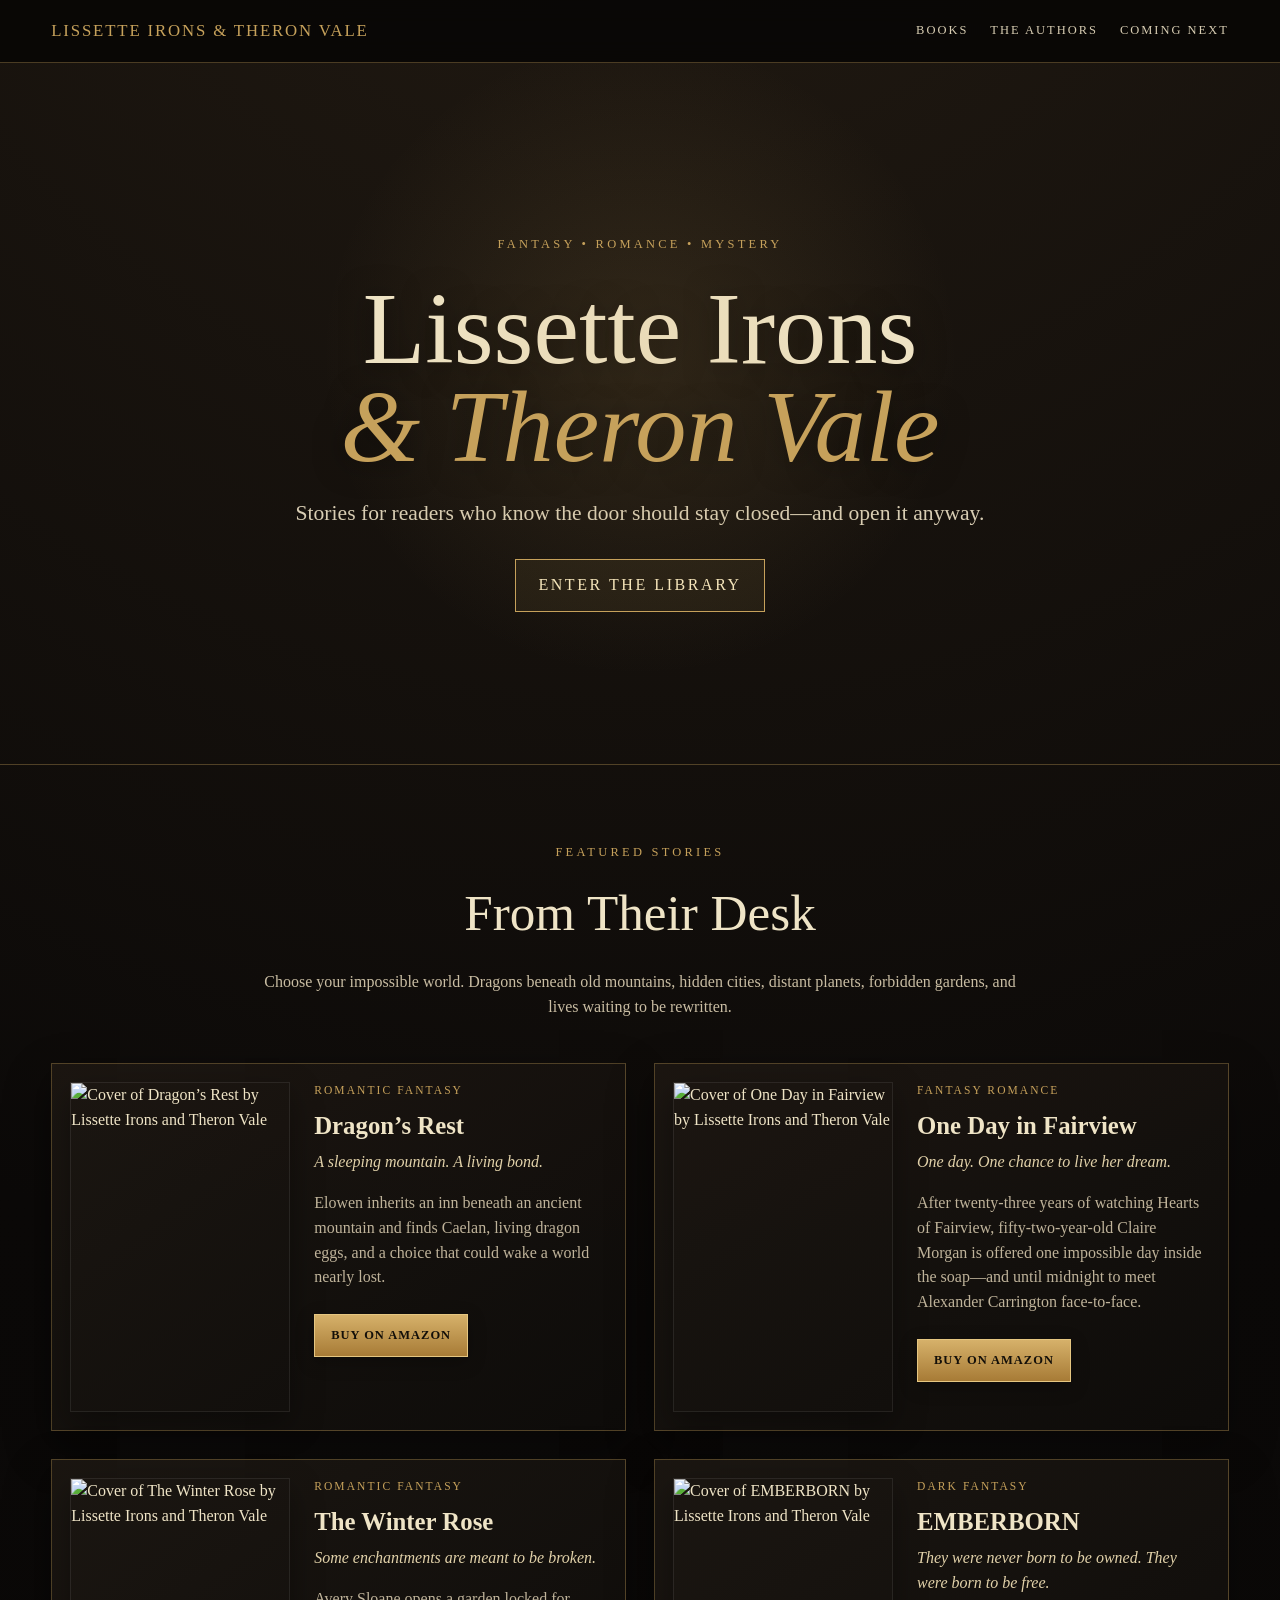
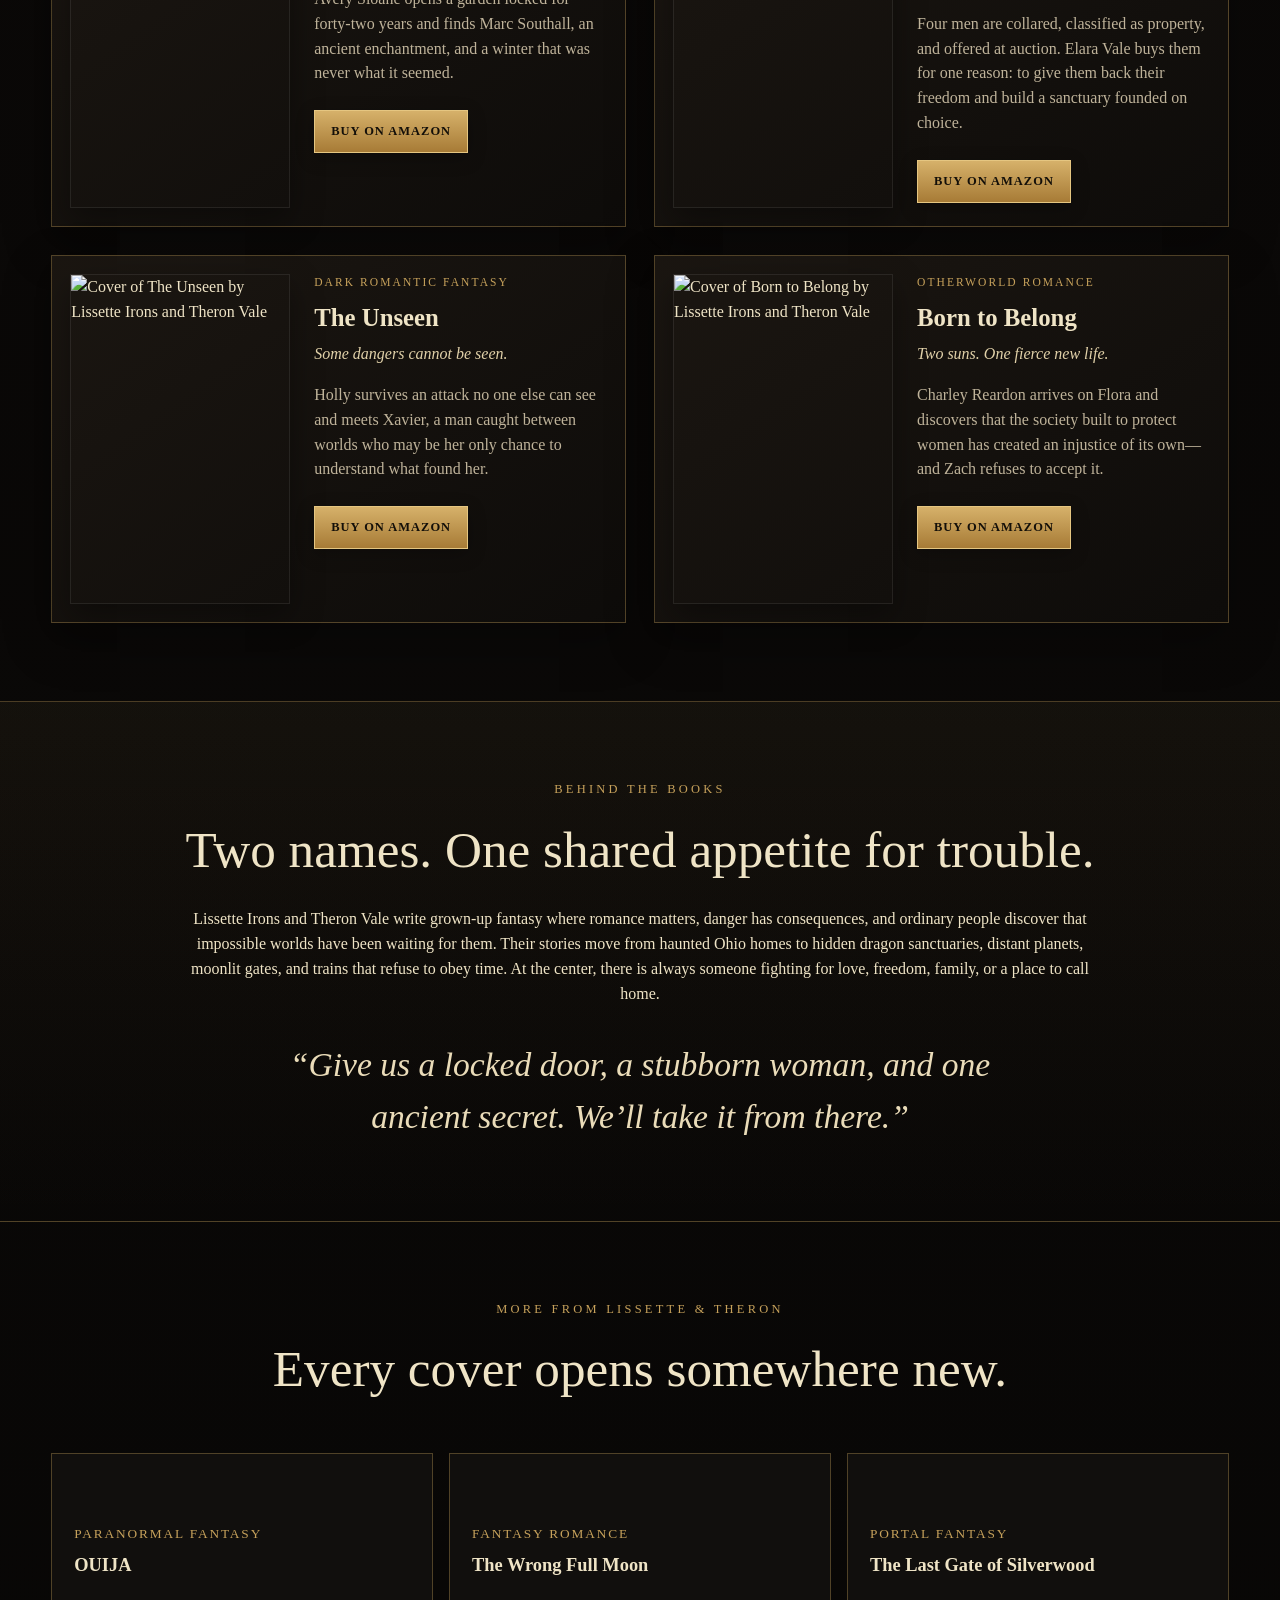
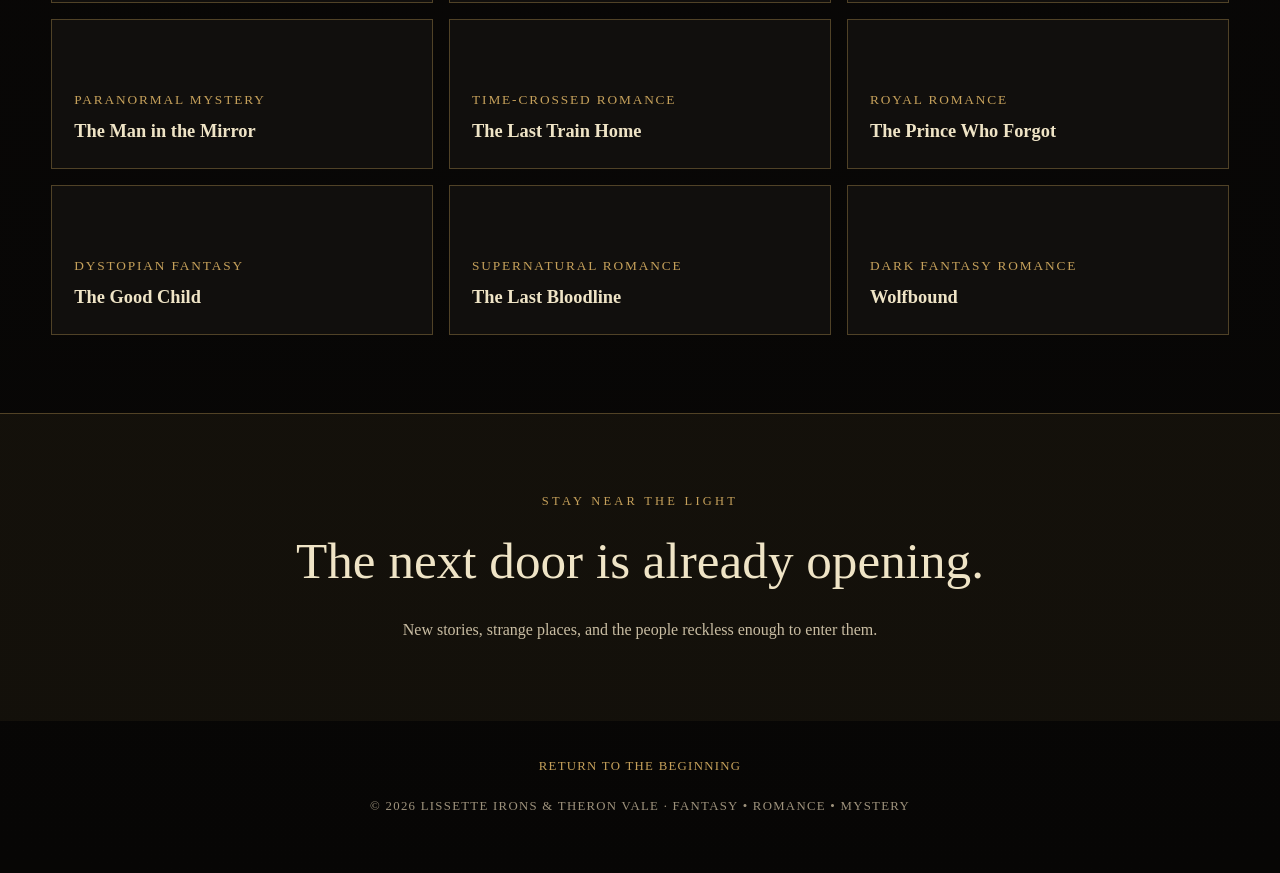
==== commit 1b7e4124: "Create GitHub Pages publishing branch" ====
--- a/index.html
+++ b/index.html
@@ -1 +1,78 @@
-<!doctype html><html lang="en"><head><meta charset="utf-8"><meta name="viewport" content="width=device-width,initial-scale=1,viewport-fit=cover"><meta name="theme-color" content="#2a1e17"><title>Five Oaks Studio</title><link rel="manifest" href="manifest.json"><link rel="icon" href="icon.svg"><link rel="stylesheet" href="styles.css"></head><body><div class="shell"><header class="topbar"><div class="brand"><h1>Five Oaks Studio</h1><p>Downloadable voiceovers, cards, motion, stories, and projects</p></div><div class="badge">Version 0.7.9</div></header><nav class="nav"><button class="active" data-view="home">Home</button><button data-view="voice">Voice</button><button data-view="motion">Video</button><button data-view="projects">Projects</button></nav><main class="content"><section id="home" class="view active"><div class="hero"><div class="heroCard"><h2>Your Five Oaks production room</h2><p>Create downloadable Microsoft voiceovers, split long narration into numbered parts, make cards and thumbnails, test short story videos, and save projects on this device.</p></div><div class="card"><div class="miniStats"><div class="stat"><strong id="projectCount">0</strong><span>Projects</span></div><div class="stat"><strong id="scriptCount">0</strong><span>Scripts</span></div><div class="stat"><strong id="clipCount">0</strong><span>Downloads</span></div></div></div></div><div class="quickGrid"><button class="card quick" data-jump="voice"><strong>Voice Studio</strong><span>Create one MP3 or a numbered set from a long script.</span></button><button class="card quick" data-jump="motion"><strong>Image Motion</strong><span>Create a clean 9:16 or 16:9 Ken Burns clip.</span></button><button class="card quick" data-jump="projects"><strong>Saved Projects</strong><span>Remember the script, voice, speed, pitch, and file name.</span></button><div class="card quick"><strong>Smart filenames</strong><span>Downloads use your book, chapter, scene, or project title.</span></div></div></section><section id="voice" class="view"><div class="sectionTitle"><div><h2>Voice Studio</h2><p>Create a single MP3 or automatically split a long script into parts.</p></div></div><div class="grid2"><div class="card"><div class="field"><label for="projectName">File or project title</label><input id="projectName" placeholder="Book 20 Chapter 6 Scene 3"></div><div class="field"><label for="scriptText">Narration or dialogue</label><textarea id="scriptText" placeholder="Paste the narration here..."></textarea><small><span id="characterCount">0</span> characters · <span id="partCount">1</span> file(s)</small></div><div class="field"><label for="splitSize">Automatic part size</label><select id="splitSize"><option value="0">Do not split</option><option value="2500">About 2–3 minutes each</option><option value="4000" selected>About 4–5 minutes each</option><option value="7000">About 7–8 minutes each</option></select></div><div class="actions"><button id="generateMp3" class="primary">Create MP3</button><button id="generateParts" class="good">Create All Parts</button><button id="previewVoice">Preview device voice</button><button id="stopVoice">Stop</button><button id="saveScript">Save project</button></div><p id="voiceStatus" class="statusline"></p></div><div class="card"><div class="field"><label for="voicePreset">Quick voice preset</label><select id="voicePreset"><option value="">Choose a preset</option></select></div><div class="field"><label for="azureVoice">Microsoft MP3 voice</label><select id="azureVoice"><option value="en-US-AvaNeural">Ava — natural American female</option></select></div><div class="actions"><button id="favoriteVoice">☆ Favorite this voice</button></div><div id="favoriteList" class="downloadList" style="margin-top:12px"></div><details id="azureSetup"><summary><strong>Microsoft setup</strong></summary><div class="field" style="margin-top:14px"><label for="azureRegion">Azure Speech region</label><input id="azureRegion" placeholder="eastus"></div><div class="field"><label for="azureKey">Azure Speech key</label><input id="azureKey" type="password" autocomplete="off" placeholder="Paste Key 1 or Key 2"></div><div class="actions"><button id="saveAzure" class="good">Use this setup</button><button id="forgetAzure">Forget key</button></div></details><div class="field"><label for="voiceSelect">Device preview voice</label><select id="voiceSelect"></select></div><div class="field"><label>Speed</label><div class="rangeRow"><input id="rate" type="range" min="0.6" max="1.35" step="0.05" value="0.95"><span id="rateValue" class="valuePill">0.95</span></div></div><div class="field"><label>Pitch</label><div class="rangeRow"><input id="pitch" type="range" min="0.7" max="1.3" step="0.05" value="1"><span id="pitchValue" class="valuePill">1.00</span></div></div></div></div><div class="card" style="margin-top:16px"><h3>Voiceovers this session</h3><div class="actions"><button id="downloadAllAudio">Save all again</button></div><div id="audioDownloadList" class="downloadList" style="margin-top:12px"></div></div></section><section id="motion" class="view"><div class="sectionTitle"><div><h2>Image Motion Studio</h2><p>Make a clean Ken Burns moving-image clip.</p></div></div><div class="grid2"><div class="card"><div class="field"><label for="imageUpload">Choose one image</label><input id="imageUpload" type="file" accept="image/*"></div><div class="field"><label>Format</label><div class="formatToggle"><button class="active" data-format="vertical">9:16</button><button data-format="wide">16:9</button></div></div><div class="field"><label for="motionStyle">Camera movement</label><select id="motionStyle"><option value="zoom-in">Slow zoom in</option><option value="zoom-out">Slow zoom out</option><option value="pan-left">Pan left</option><option value="pan-right">Pan right</option><option value="rise">Rise upward</option><option value="fall">Move downward</option></select></div><div class="field"><label>Length</label><div class="rangeRow"><input id="duration" type="range" min="3" max="15" step="1" value="6"><span id="durationValue" class="valuePill">6</span></div></div><div class="field"><label><input id="fadeToggle" type="checkbox" checked style="width:auto"> Fade in and out</label></div><div class="actions"><button id="playMotion" class="primary">Preview movement</button><button id="exportVideo" class="good">Create video</button></div><p id="exportMessage" class="statusline"></p></div><div class="card"><div class="previewWrap"><canvas id="previewCanvas" width="720" height="1280"></canvas></div><div class="notice" style="margin-top:14px">This moves the camera across a still image. It is not AI acting.</div></div></div><div class="card" style="margin-top:16px"><h3>Videos this session</h3><div id="downloadList" class="downloadList"></div></div></section><section id="projects" class="view"><div class="sectionTitle"><div><h2>Saved Projects</h2><p>Stored only in this browser on this device.</p></div></div><div class="card"><div class="actions"><button id="saveProject" class="primary">Save current project</button><button id="clearProject">Clear current work</button><button id="exportProjects">Back up projects</button><label class="buttonLike"><input id="importProjects" type="file" accept="application/json" class="hidden">Import backup</label></div><div id="projectList" class="projectList" style="margin-top:16px"></div></div></section><div id="toast" class="badge hidden" style="position:fixed;right:18px;bottom:18px;z-index:50"></div></main><footer class="footer">Five Oaks Studio — Version 0.7.9</footer></div><script src="scrolling-credits.js?v=079"></script><script src="download-fix.js?v=079"></script><script src="app.js?v=079"></script><script src="voice-sync.js?v=079"></script><script src="creator.js?v=079"></script><script src="story-builder.js?v=079"></script><script src="voice-library.js?v=079"></script></body></html>+<!doctype html>
+<html lang="en">
+<head>
+<meta charset="utf-8">
+<meta name="viewport" content="width=device-width, initial-scale=1">
+<title>Lissette Irons & Theron Vale</title>
+<meta name="description" content="Fantasy, romance, and mystery from Lissette Irons & Theron Vale.">
+<style>
+:root{--ink:#0a0908;--paper:#efe4c6;--gold:#c6a15b;--gold2:#8b6732;--muted:#b8aa8c;--panel:#14110e;--line:rgba(198,161,91,.35);}
+*{box-sizing:border-box} html{scroll-behavior:smooth} body{margin:0;background:radial-gradient(circle at 50% -10%,#241c13 0,#0b0908 38%,#070605 100%);color:var(--paper);font-family:Georgia,'Times New Roman',serif;line-height:1.55}
+a{color:inherit} .wrap{width:min(1180px,92vw);margin:auto}
+header{position:sticky;top:0;z-index:20;background:rgba(7,6,5,.88);backdrop-filter:blur(12px);border-bottom:1px solid var(--line)}
+nav{display:flex;align-items:center;justify-content:space-between;gap:24px;padding:18px 0} .brand{font-size:1.05rem;letter-spacing:.11em;text-transform:uppercase;color:var(--gold);text-decoration:none}
+nav .links{display:flex;gap:22px;flex-wrap:wrap} nav .links a{text-decoration:none;font-size:.78rem;letter-spacing:.16em;text-transform:uppercase;color:#d8cdb3}
+.hero{min-height:78vh;display:grid;place-items:center;text-align:center;padding:80px 0 60px;border-bottom:1px solid var(--line);position:relative;overflow:hidden}
+.hero:before{content:"";position:absolute;inset:0;background:radial-gradient(circle at 50% 42%,rgba(198,161,91,.14),transparent 42%);pointer-events:none}
+.kicker,.section-kicker{color:var(--gold);text-transform:uppercase;letter-spacing:.26em;font-size:.78rem}
+h1{font-size:clamp(3rem,8vw,7rem);line-height:.95;margin:.25em 0 .22em;font-weight:500;text-shadow:0 3px 30px rgba(0,0,0,.6)}
+h1 span{display:block;color:var(--gold);font-style:italic;font-weight:400}
+.hero p{max-width:760px;margin:0 auto 28px;font-size:clamp(1.05rem,2vw,1.35rem);color:#d8cdb3}
+.cta{display:inline-block;border:1px solid var(--gold);padding:13px 22px;text-transform:uppercase;letter-spacing:.16em;text-decoration:none;color:#f6e7bd;background:rgba(198,161,91,.08)}
+section{padding:78px 0} .section-head{max-width:760px;margin:0 auto 44px;text-align:center} h2{font-size:clamp(2rem,4vw,3.4rem);margin:.2em 0 .35em;font-weight:500} .section-head p{color:#c9bda3}
+.book-grid{display:grid;grid-template-columns:repeat(2,minmax(0,1fr));gap:28px}
+.book-card{display:grid;grid-template-columns:220px 1fr;gap:24px;background:linear-gradient(145deg,rgba(28,23,18,.96),rgba(14,12,10,.96));border:1px solid var(--line);padding:18px;box-shadow:0 18px 45px rgba(0,0,0,.28)}
+.book-card img{width:100%;aspect-ratio:2/3;object-fit:cover;border:1px solid rgba(255,255,255,.08);box-shadow:0 12px 30px rgba(0,0,0,.35)}
+.genre{color:var(--gold);font-size:.72rem;text-transform:uppercase;letter-spacing:.18em} h3{font-size:1.55rem;margin:.28em 0 .18em} .tagline{font-style:italic;color:#e1d1a9;margin-top:0} .book-copy>p:last-of-type{color:#bfb39a}
+.amazon{display:inline-block;margin-top:8px;background:linear-gradient(#d6b16a,#a77b36);color:#130f09;text-decoration:none;font-weight:700;padding:11px 16px;border:1px solid #e5c681;text-transform:uppercase;letter-spacing:.08em;font-size:.78rem;box-shadow:0 5px 18px rgba(0,0,0,.25)}
+.amazon:hover{filter:brightness(1.08);transform:translateY(-1px)}
+.authors{background:linear-gradient(180deg,rgba(198,161,91,.06),rgba(0,0,0,0));border-top:1px solid var(--line);border-bottom:1px solid var(--line)} .authors-box{max-width:920px;margin:auto;text-align:center} .quote{font-size:clamp(1.35rem,3vw,2.1rem);font-style:italic;color:#eadcb9;margin:32px auto 0;max-width:760px}
+.more-grid{display:grid;grid-template-columns:repeat(3,1fr);gap:16px} .more{border:1px solid var(--line);background:#110f0d;padding:22px;min-height:150px;display:flex;flex-direction:column;justify-content:end} .more small{color:var(--gold);letter-spacing:.14em;text-transform:uppercase} .more strong{font-size:1.15rem;margin-top:6px}
+.newsletter{text-align:center;background:rgba(198,161,91,.06);border-top:1px solid var(--line)} .newsletter p{max-width:700px;margin:0 auto;color:#c9bda3}
+footer{padding:36px 0 56px;text-align:center;color:#9e927c;font-size:.8rem;letter-spacing:.1em;text-transform:uppercase} footer a{color:var(--gold);text-decoration:none}
+@media(max-width:900px){.book-grid{grid-template-columns:1fr} .book-card{grid-template-columns:180px 1fr}}
+@media(max-width:620px){nav{align-items:flex-start;flex-direction:column} nav .links{gap:12px} .hero{min-height:68vh} .book-card{grid-template-columns:1fr} .book-card img{max-width:270px;margin:auto} .book-copy{text-align:center} .more-grid{grid-template-columns:1fr 1fr}}
+</style>
+</head>
+<body>
+<header>
+  <div class="wrap">
+    <nav>
+      <a class="brand" href="#top">Lissette Irons & Theron Vale</a>
+      <div class="links"><a href="#books">Books</a><a href="#authors">The Authors</a><a href="#coming">Coming Next</a></div>
+    </nav>
+  </div>
+</header>
+<main id="top">
+  <section class="hero">
+    <div class="wrap">
+      <div class="kicker">Fantasy • Romance • Mystery</div>
+      <h1>Lissette Irons <span>& Theron Vale</span></h1>
+      <p>Stories for readers who know the door should stay closed—and open it anyway.</p>
+      <a class="cta" href="#books">Enter the Library</a>
+    </div>
+  </section>
+  <section id="books">
+    <div class="wrap">
+      <div class="section-head">
+        <div class="section-kicker">Featured Stories</div>
+        <h2>From Their Desk</h2>
+        <p>Choose your impossible world. Dragons beneath old mountains, hidden cities, distant planets, forbidden gardens, and lives waiting to be rewritten.</p>
+      </div>
+      <div class="book-grid">
+      <article class="book-card"><img src="assets/dragons-rest-web.jpg" alt="Cover of Dragon’s Rest by Lissette Irons and Theron Vale" loading="lazy"><div class="book-copy"><div class="genre">Romantic Fantasy</div><h3>Dragon’s Rest</h3><p class="tagline">A sleeping mountain. A living bond.</p><p>Elowen inherits an inn beneath an ancient mountain and finds Caelan, living dragon eggs, and a choice that could wake a world nearly lost.</p><a class="amazon" href="https://www.amazon.com/s?k=Dragon%E2%80%99s+Rest+%22Lissette+Irons%22+%22Theron+Vale%22" target="_blank" rel="noopener noreferrer">Buy on Amazon</a></div></article>
+      <article class="book-card"><img src="assets/fairview-web.jpg" alt="Cover of One Day in Fairview by Lissette Irons and Theron Vale" loading="lazy"><div class="book-copy"><div class="genre">Fantasy Romance</div><h3>One Day in Fairview</h3><p class="tagline">One day. One chance to live her dream.</p><p>After twenty-three years of watching Hearts of Fairview, fifty-two-year-old Claire Morgan is offered one impossible day inside the soap—and until midnight to meet Alexander Carrington face-to-face.</p><a class="amazon" href="https://www.amazon.com/s?k=One+Day+in+Fairview+%22Lissette+Irons%22+%22Theron+Vale%22" target="_blank" rel="noopener noreferrer">Buy on Amazon</a></div></article>
+      <article class="book-card"><img src="assets/winter-rose-web.jpg" alt="Cover of The Winter Rose by Lissette Irons and Theron Vale" loading="lazy"><div class="book-copy"><div class="genre">Romantic Fantasy</div><h3>The Winter Rose</h3><p class="tagline">Some enchantments are meant to be broken.</p><p>Avery Sloane opens a garden locked for forty-two years and finds Marc Southall, an ancient enchantment, and a winter that was never what it seemed.</p><a class="amazon" href="https://www.amazon.com/s?k=The+Winter+Rose+%22Lissette+Irons%22+%22Theron+Vale%22" target="_blank" rel="noopener noreferrer">Buy on Amazon</a></div></article>
+      <article class="book-card"><img src="assets/emberborn-web.jpg" alt="Cover of EMBERBORN by Lissette Irons and Theron Vale" loading="lazy"><div class="book-copy"><div class="genre">Dark Fantasy</div><h3>EMBERBORN</h3><p class="tagline">They were never born to be owned. They were born to be free.</p><p>Four men are collared, classified as property, and offered at auction. Elara Vale buys them for one reason: to give them back their freedom and build a sanctuary founded on choice.</p><a class="amazon" href="https://www.amazon.com/s?k=EMBERBORN+%22Lissette+Irons%22+%22Theron+Vale%22" target="_blank" rel="noopener noreferrer">Buy on Amazon</a></div></article>
+      <article class="book-card"><img src="assets/the-unseen-web.jpg" alt="Cover of The Unseen by Lissette Irons and Theron Vale" loading="lazy"><div class="book-copy"><div class="genre">Dark Romantic Fantasy</div><h3>The Unseen</h3><p class="tagline">Some dangers cannot be seen.</p><p>Holly survives an attack no one else can see and meets Xavier, a man caught between worlds who may be her only chance to understand what found her.</p><a class="amazon" href="https://www.amazon.com/s?k=The+Unseen+%22Lissette+Irons%22+%22Theron+Vale%22" target="_blank" rel="noopener noreferrer">Buy on Amazon</a></div></article>
+      <article class="book-card"><img src="assets/born-to-belong-web.jpg" alt="Cover of Born to Belong by Lissette Irons and Theron Vale" loading="lazy"><div class="book-copy"><div class="genre">Otherworld Romance</div><h3>Born to Belong</h3><p class="tagline">Two suns. One fierce new life.</p><p>Charley Reardon arrives on Flora and discovers that the society built to protect women has created an injustice of its own—and Zach refuses to accept it.</p><a class="amazon" href="https://www.amazon.com/s?k=Born+to+Belong+%22Lissette+Irons%22+%22Theron+Vale%22" target="_blank" rel="noopener noreferrer">Buy on Amazon</a></div></article>
+      </div>
+    </div>
+  </section>
+  <section id="authors" class="authors"><div class="wrap authors-box"><div class="section-kicker">Behind the Books</div><h2>Two names. One shared appetite for trouble.</h2><p>Lissette Irons and Theron Vale write grown-up fantasy where romance matters, danger has consequences, and ordinary people discover that impossible worlds have been waiting for them. Their stories move from haunted Ohio homes to hidden dragon sanctuaries, distant planets, moonlit gates, and trains that refuse to obey time. At the center, there is always someone fighting for love, freedom, family, or a place to call home.</p><div class="quote">“Give us a locked door, a stubborn woman, and one ancient secret. We’ll take it from there.”</div></div></section>
+  <section id="coming"><div class="wrap"><div class="section-head"><div class="section-kicker">More from Lissette & Theron</div><h2>Every cover opens somewhere new.</h2></div><div class="more-grid"><div class="more"><small>Paranormal Fantasy</small><strong>OUIJA</strong></div><div class="more"><small>Fantasy Romance</small><strong>The Wrong Full Moon</strong></div><div class="more"><small>Portal Fantasy</small><strong>The Last Gate of Silverwood</strong></div><div class="more"><small>Paranormal Mystery</small><strong>The Man in the Mirror</strong></div><div class="more"><small>Time-Crossed Romance</small><strong>The Last Train Home</strong></div><div class="more"><small>Royal Romance</small><strong>The Prince Who Forgot</strong></div><div class="more"><small>Dystopian Fantasy</small><strong>The Good Child</strong></div><div class="more"><small>Supernatural Romance</small><strong>The Last Bloodline</strong></div><div class="more"><small>Dark Fantasy Romance</small><strong>Wolfbound</strong></div></div></div></section>
+  <section class="newsletter"><div class="wrap"><div class="section-kicker">Stay Near the Light</div><h2>The next door is already opening.</h2><p>New stories, strange places, and the people reckless enough to enter them.</p></div></section>
+</main>
+<footer><div class="wrap"><a href="#top">Return to the beginning</a><br><br>© 2026 Lissette Irons & Theron Vale · Fantasy • Romance • Mystery</div></footer>
+</body>
+</html>
